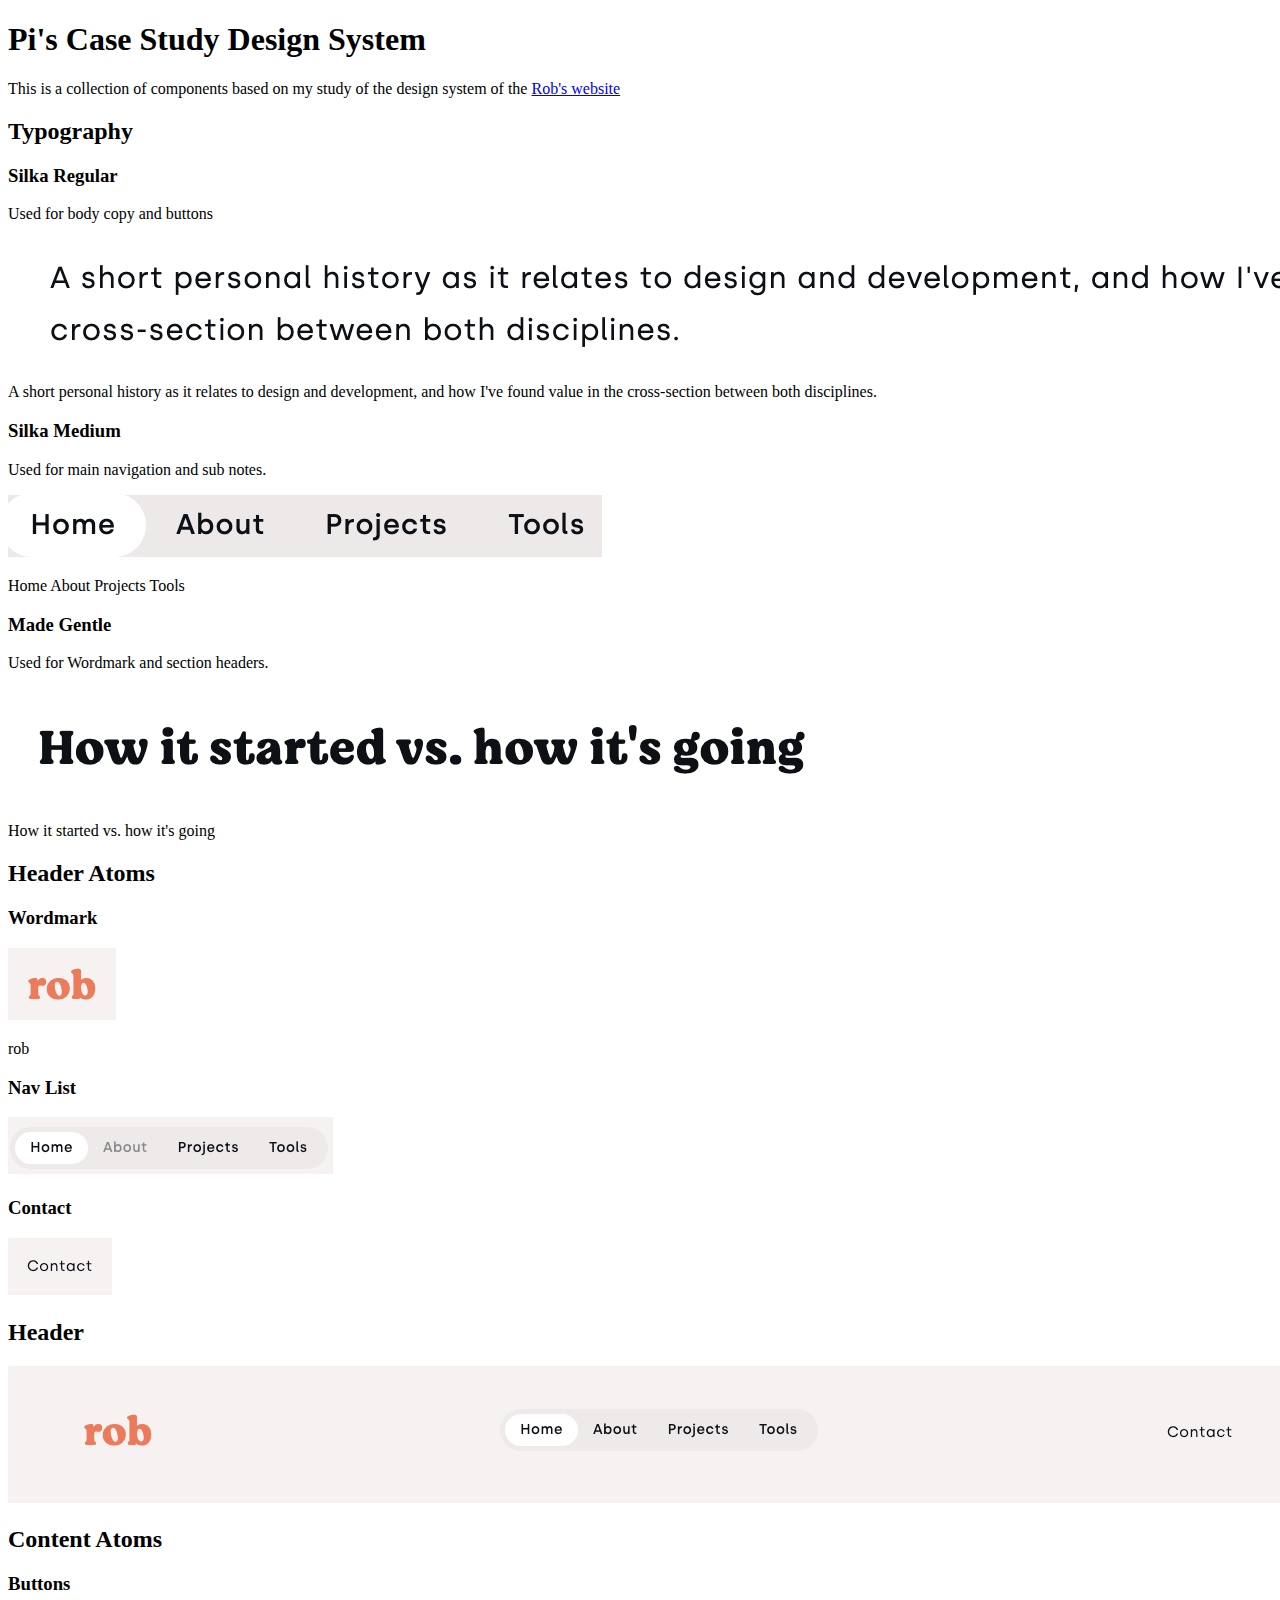
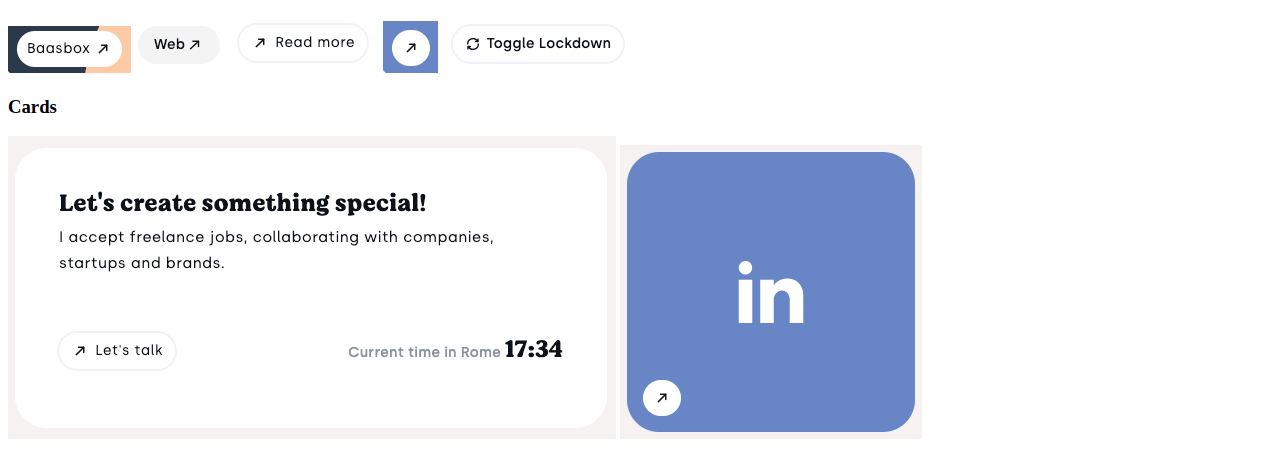
==== component/index.html @ f864555f "have the basic html elements inputted." ====
<!DOCTYPE html>
<html lang="en-US">
  <head>
    <meta charset="utf-8">
    <meta name="viewport" content="width=device-width, initial-scale=1.0" />
    <title>Pi's Case Study Design System</title>
  </head>
  <body>
    <h1>Pi's Case Study Design System</h1>
    <p>This is a collection of components based on my study of the design system of the <a href="#">Rob's website</a></p>
    <h2>Typography</h2>
        <h3>Silka Regular</h3>
        <p>Used for body copy and buttons</p>
        <img src="imgs/bodycopy.png" alt="example of body copy">
        <p>A short personal history as it relates to design and development, and how I've found value in the cross-section between both disciplines.</p>
        <h3>Silka Medium</h3>
        <p>Used for main navigation and sub notes.</p>
        <img src="imgs/navtext.png" alt="example of nav text">
        <p>Home About Projects Tools</p>
        <h3>Made Gentle</h3>
        <p>Used for Wordmark and section headers.</p>
            <img src="imgs/section_title.png" alt="example of section title">
            <p>How it started vs. how it's going</p>
    <h2>Header Atoms</h2>
        <h3>Wordmark</h3>
        <img src="imgs/wordmark.png" alt="example of Wordmark">
        <p>rob</p>
        <h3>Nav List</h3>
        <img src="imgs/navlist.png" alt="example of navigation list">
        <h3>Contact</h3>
        <img src="imgs/contact.png" alt="example of contact button">
    <h2>Header</h2>
    <img src="imgs/header.png" alt="example of header section">
    <h2>Content Atoms</h2>
        <h3>Buttons</h3>
        <img src="imgs/button1.png">
        <img src="imgs/button2.png">
        <img src="imgs/button3.png">
        <img src="imgs/button4.png">
        <img src="imgs/button5.png">
        <h3>Cards</h3>
        <img src="imgs/card1.png">
        <img src="imgs/card2.png">
  </body>
</html>
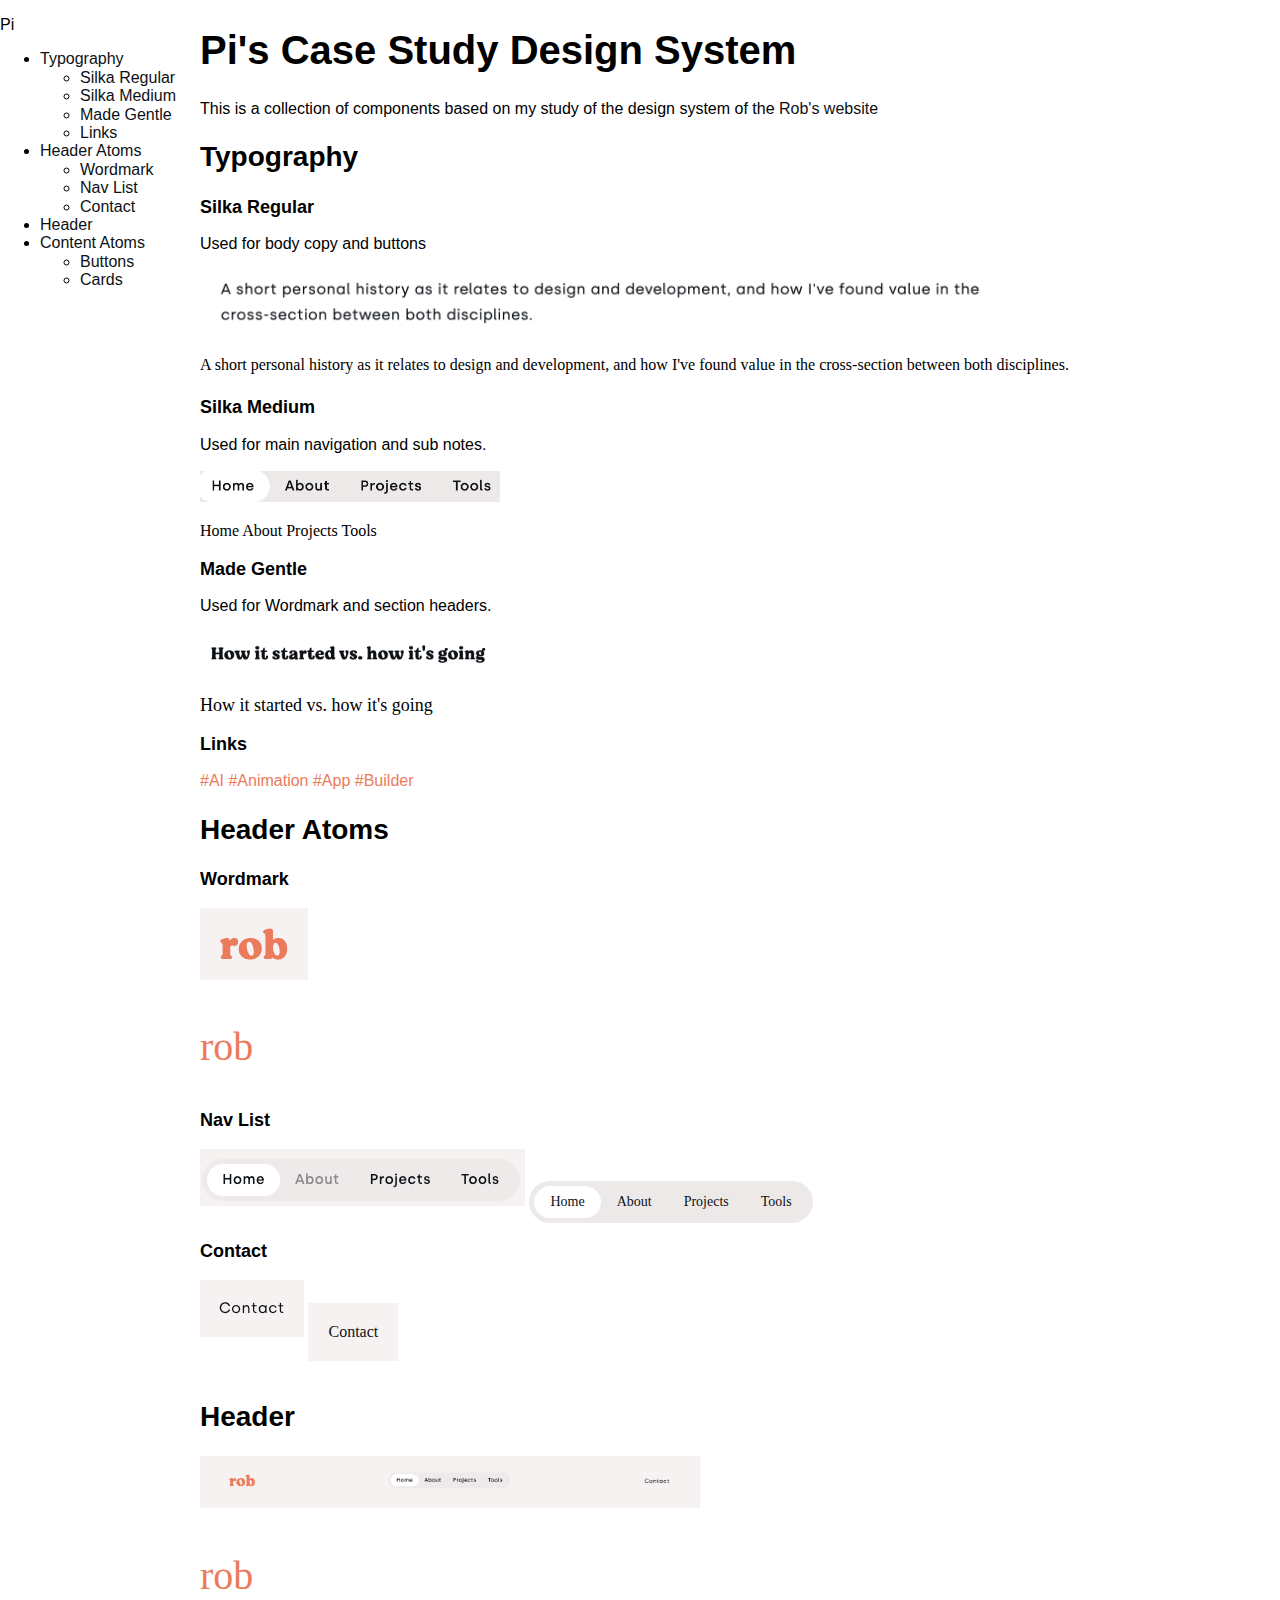
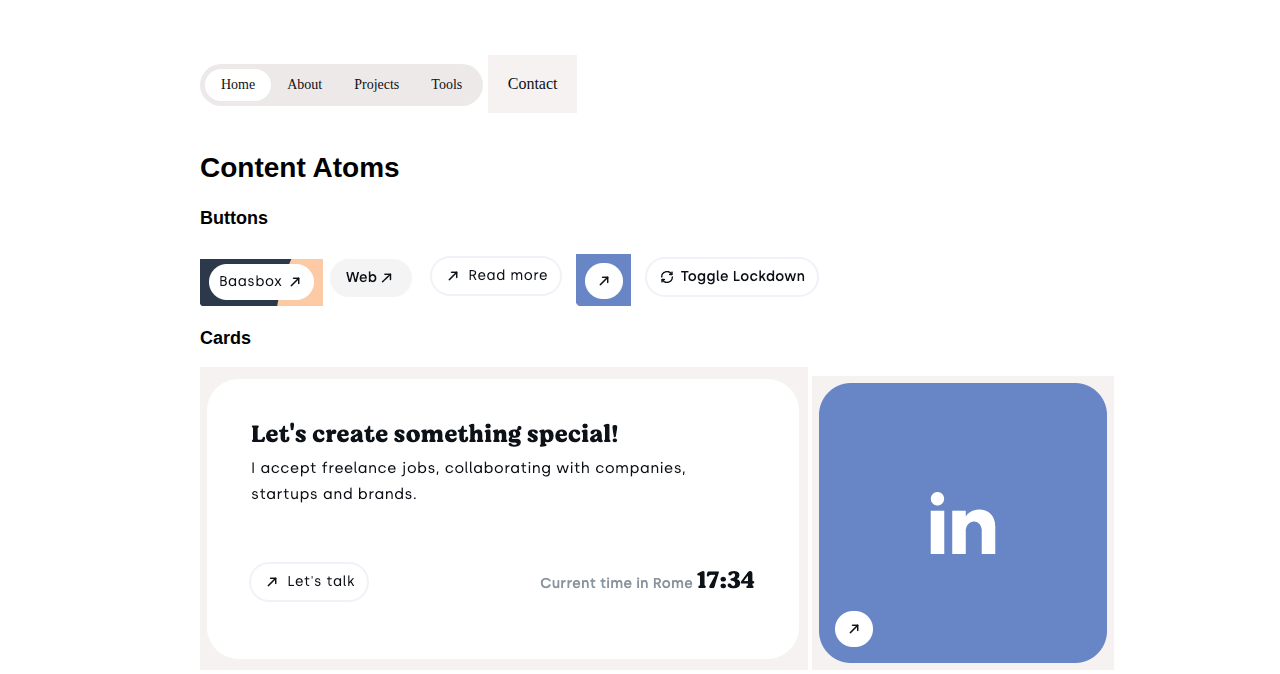
==== commit f1ce056c: "working on first part of component" ====
--- a/component/index.html
+++ b/component/index.html
@@ -3,43 +3,99 @@
   <head>
     <meta charset="utf-8">
     <meta name="viewport" content="width=device-width, initial-scale=1.0" />
+    <link href="css/normalize.css" rel="stylesheet">
+    <link href="css/index.css" rel="stylesheet">
     <title>Pi's Case Study Design System</title>
   </head>
-  <body>
-    <h1>Pi's Case Study Design System</h1>
-    <p>This is a collection of components based on my study of the design system of the <a href="#">Rob's website</a></p>
-    <h2>Typography</h2>
-        <h3>Silka Regular</h3>
-        <p>Used for body copy and buttons</p>
-        <img src="imgs/bodycopy.png" alt="example of body copy">
-        <p>A short personal history as it relates to design and development, and how I've found value in the cross-section between both disciplines.</p>
-        <h3>Silka Medium</h3>
-        <p>Used for main navigation and sub notes.</p>
-        <img src="imgs/navtext.png" alt="example of nav text">
-        <p>Home About Projects Tools</p>
-        <h3>Made Gentle</h3>
-        <p>Used for Wordmark and section headers.</p>
-            <img src="imgs/section_title.png" alt="example of section title">
-            <p>How it started vs. how it's going</p>
-    <h2>Header Atoms</h2>
-        <h3>Wordmark</h3>
-        <img src="imgs/wordmark.png" alt="example of Wordmark">
-        <p>rob</p>
-        <h3>Nav List</h3>
-        <img src="imgs/navlist.png" alt="example of navigation list">
-        <h3>Contact</h3>
-        <img src="imgs/contact.png" alt="example of contact button">
-    <h2>Header</h2>
-    <img src="imgs/header.png" alt="example of header section">
-    <h2>Content Atoms</h2>
-        <h3>Buttons</h3>
-        <img src="imgs/button1.png">
-        <img src="imgs/button2.png">
-        <img src="imgs/button3.png">
-        <img src="imgs/button4.png">
-        <img src="imgs/button5.png">
-        <h3>Cards</h3>
-        <img src="imgs/card1.png">
-        <img src="imgs/card2.png">
+  <body class="component_page">
+    <nav class="nav">
+        <div>
+            <p class="wordmark">Pi</p>
+            <ul class="nav-list">
+                <li class="nav-main"><a href="index.html#typography">Typography</a></li>
+                <ul class="nav-sub">
+                    <li><a href="index.html#silka_regular">Silka Regular</a></li>
+                    <li><a href="index.html#silka_medium">Silka Medium</a></li>
+                    <li><a href="index.html#made_gentle">Made Gentle</a></li>
+                    <li><a href="index.html#links">Links</a></li>
+                </ul>
+                <li class="nav-main"><a href="index.html#header_atoms">Header Atoms</a></li>
+                <ul class="nav-sub">
+                    <li><a href="index.html#wordmark">Wordmark</a></li>
+                    <li><a href="index.html#nav_list">Nav List</a></li>
+                    <li><a href="index.html#contact">Contact</a></li>
+                </ul>
+                <li class="nav-main"><a href="index.html#header">Header</a></li>
+                <li class="nav-main"><a href="content_atoms">Content Atoms</a></li>
+                <ul class="nav-sub">
+                    <li><a href="#buttons">Buttons</a></li>
+                    <li><a href="index.html#cards">Cards</a></li>
+                </ul>
+            </ul>
+        </div>
+    </nav>
+    <main class="main">
+        <div class="content-container">
+            <section>
+                <h1>Pi's Case Study Design System</h1>
+                            <p>This is a collection of components based on my study of the design system of the <a href="#">Rob's website</a>
+                            </p>
+                        </section>
+                <div class="typography">
+                    <h2 id="typography">Typography</h2>
+                                    <h3 id="silka_regular">Silka Regular</h3>
+                                    <p>Used for body copy and buttons</p>
+                                    <img class="typography-img__body" src="imgs/bodycopy.png" alt="example of body copy">
+                                    <p class="typography-code__body">A short personal history as it relates to design and development, and how I've found value in the cross-section between both disciplines.</p>
+                                    <h3 id="silka_medium">Silka Medium</h3>
+                                    <p>Used for main navigation and sub notes.</p>
+                                    <img class="typography-img__navtext" src="imgs/navtext.png" alt="example of nav text">
+                                    <p class="typography-code__nav">Home About Projects Tools</p>
+                                    <h3 id="made_gentle">Made Gentle</h3>
+                                    <p>Used for Wordmark and section headers.</p>
+                                        <img class="typography-img__headertext" src="imgs/section_title.png" alt="example of section title">
+                                        <p class="typography-code__header">How it started vs. how it's going</p>
+                                    <h3 class="typography-code__links" id="links">Links</h3>
+                                    <a href="#">#AI</a> <a href="#">#Animation</a> <a href="#">#App</a> <a href="#">#Builder</a>
+                                </div>
+                <h2 id="header_atoms">Header Atoms</h2>
+                    <h3 id="wordmark">Wordmark</h3>
+                    <img src="imgs/wordmark.png" alt="example of Wordmark">
+                    <p class="header-wordmark">rob</p>
+                    <h3 id="nav-list">Nav List</h3>
+                    <img src="imgs/navlist.png" alt="example of navigation list">
+                    <ul class="header-navlist">
+                        <li class="header-navitem navitem--active">Home</li>
+                        <li class="header-navitem">About</li>
+                        <li class="header-navitem">Projects</li>
+                        <li class="header-navitem">Tools</li>
+                    </ul>
+                    <h3 id="contact">Contact</h3>
+                    <img src="imgs/contact.png" alt="example of contact button">
+                    <p class="header-contact">Contact</p>
+                <h2 id="header">Header</h2>
+                <img class="header-img" src="imgs/header.png" alt="example of header section">
+                <div class="header-code">
+                    <p class="header-wordmark">rob</p>
+                    <ul class="header-navlist">
+                        <li class="header-navitem navitem--active">Home</li>
+                        <li class="header-navitem">About</li>
+                        <li class="header-navitem">Projects</li>
+                        <li class="header-navitem">Tools</li>
+                    </ul>
+                    <p class="header-contact">Contact</p>
+                </div>
+                <h2 id="content_atoms">Content Atoms</h2>
+                    <h3 id="buttons">Buttons</h3>
+                    <img src="imgs/button1.png">
+                    <img src="imgs/button2.png">
+                    <img src="imgs/button3.png">
+                    <img src="imgs/button4.png">
+                    <img src="imgs/button5.png">
+                    <h3 id="cards">Cards</h3>
+                    <img src="imgs/card1.png">
+                    <img src="imgs/card2.png">
+                </div>
+        </main>
   </body>
 </html>--- a/component/css/index.css
+++ b/component/css/index.css
@@ -0,0 +1,159 @@
+
+
+*,
+*:before,
+*:after {
+  box-sizing: border-box;
+}
+
+@font-face {
+  font-family: "silka";
+  src: url(fonts/silka-regular-webfont.woff);
+}
+
+@font-face{
+  font-family: "silka medium";
+  src: url(fonts/Silka-Medium.ttf);
+}
+
+@font-face {
+  font-family: "made gentle";
+  src: url(fonts/made_gentle.otf);
+}
+
+
+
+html {
+  --light-gray: #F7F2F2;
+  --gray: #EDE9E9;
+  --dark-gray: #87888B;
+  --cyan-gray: #8A949E;
+  --black: #0D1116;
+  --orange: #EC7B5B;
+  --red: #F44C1F;
+  --snow: #F0F2F8;
+  --onyx: #30363D;
+  --glossy-black: #0D1116;
+  --dark-black: #0A0C10;
+  --font-silka-regular: "silka";
+  --font-silka-medium: "silka medium";
+  --font-made-gentile: "made gentle";
+}
+
+a{
+  text-decoration: none;
+  color: var(--glossy-black);
+}
+
+h1{
+  font-size: 40px;
+}
+
+h2{
+  font-size: 28px;
+}
+h3{
+  font-size: 18px;
+}
+
+.component_page {
+  font-family: Arial, sans-serif;
+  display: grid;
+  grid-template-columns: 200px 1fr;
+}
+
+
+.content-container{
+  width: 1000px;
+}
+/*reference images sizes*/
+.typography-img__body{
+  width: 800px;
+}
+
+.typography-img__navtext{
+  width: 300px;
+}
+
+.typography-img__headertext{
+  width: 300px;
+}
+
+.header-img{
+  width: 500px;
+}
+
+.nav{
+  display: inline-block;
+}
+.main{
+  display: inline-block;
+}
+
+.typography-code__body{
+  font-family: "silka";
+  font-size: 16px;
+  line-height: 28px;
+}
+
+.typography-code__nav{
+  font-family: "silka medium";
+  font-size: 16px;
+}
+
+.typography-code__header{
+  font-family: "made gentle";
+  font-size: 18px;
+}
+
+
+.typography a{
+  color: var(--orange);
+}
+
+.header-wordmark{
+  font-family: "made gentle";
+  font-size: 40px;
+  color: var(--orange);
+}
+
+.header-navlist{
+  display: inline-flex;
+  list-style: none;
+  font-size: 14px;
+  color: var(--black);
+  padding: 5px;
+  margin: 0;
+  background-color: var(--gray);
+  border-radius: 24px;
+  font-family: "silka medium";
+}
+
+.header-navitem{
+  display: inline-block;
+  padding: 8px 16px;
+  background-color: var(--gray);
+  border-radius: 24px;
+}
+
+.navitem--active{
+  background-color: white;
+}
+
+
+.header-contact{
+  display: inline-block;
+  padding: 20px;
+  font-family: "silka medium";
+  background-color: var(--light-gray);
+  color: var(--black);
+}
+
+
+
+
+
+
+
+
+
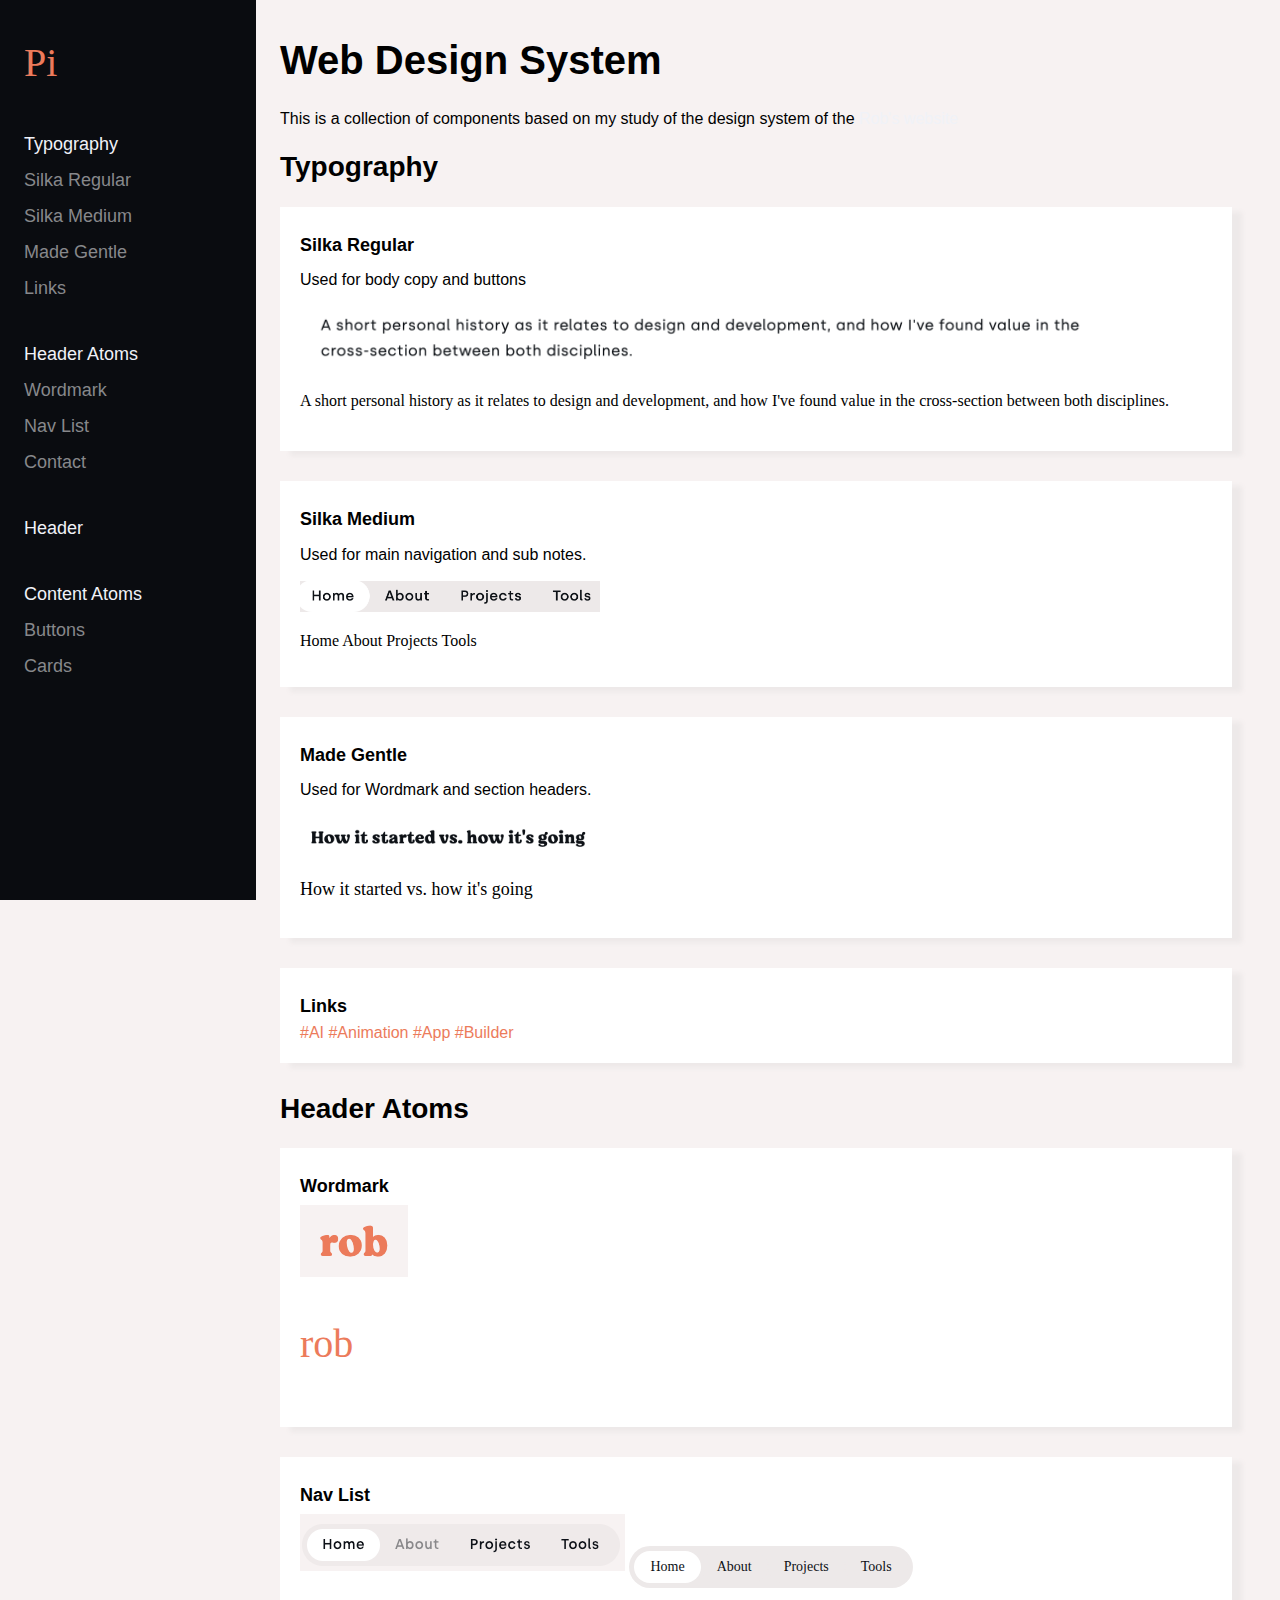
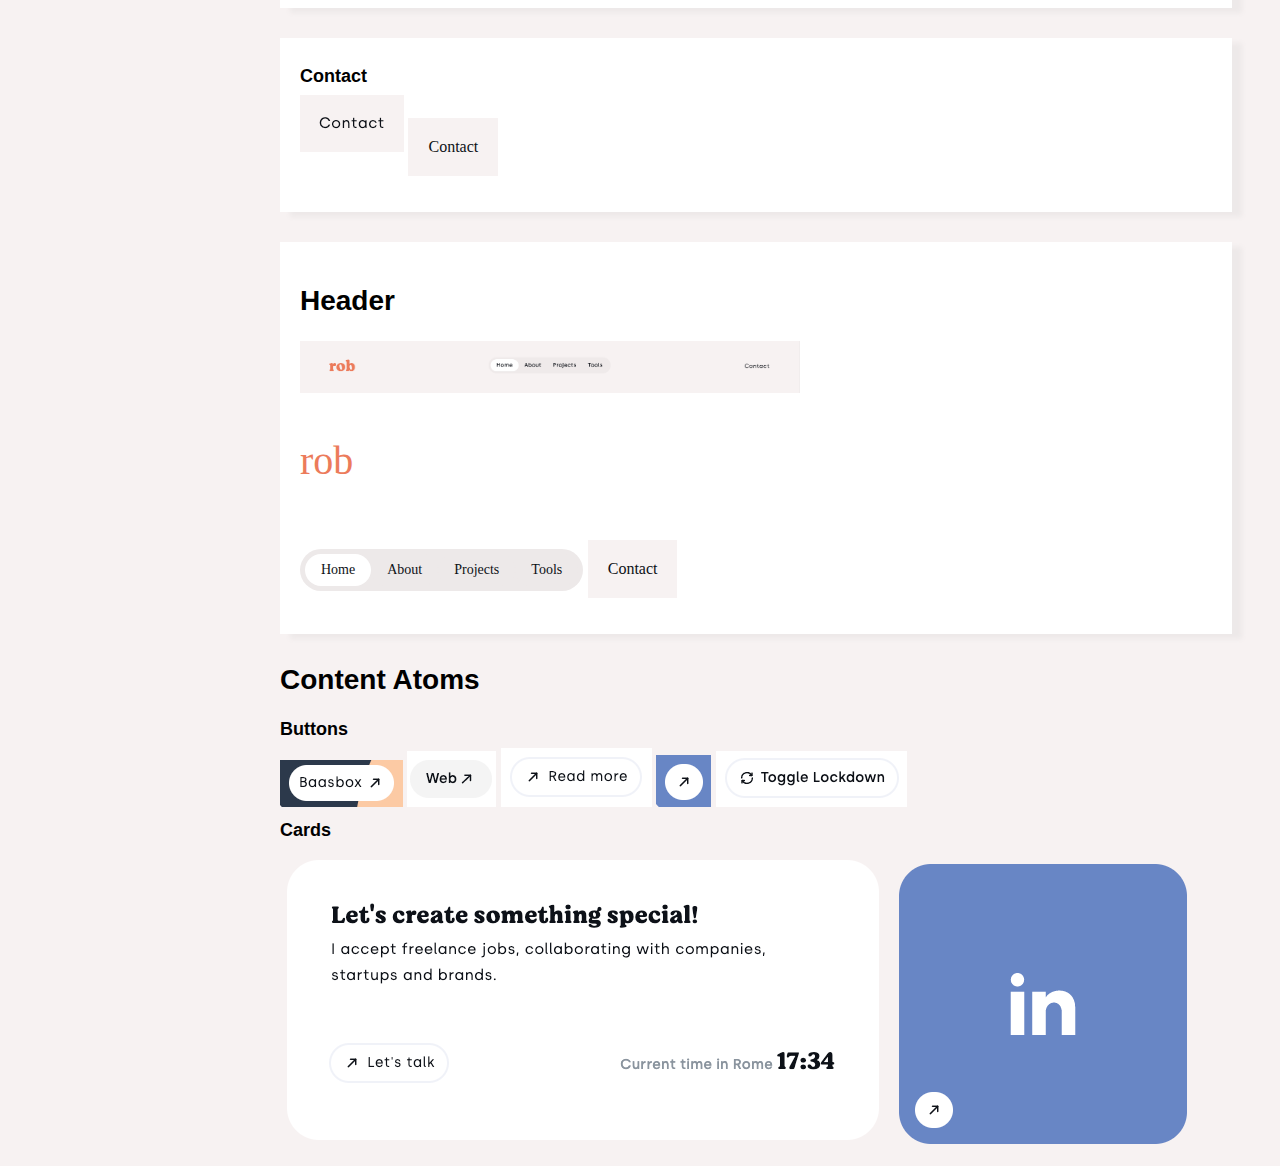
==== commit 12da36d7: "added more designs to the page" ====
--- a/component/index.html
+++ b/component/index.html
@@ -9,24 +9,24 @@
   </head>
   <body class="component_page">
     <nav class="nav">
-        <div>
+        <div class="nav-container">
             <p class="wordmark">Pi</p>
             <ul class="nav-list">
-                <li class="nav-main"><a href="index.html#typography">Typography</a></li>
+                <li><a href="index.html#typography">Typography</a></li>
                 <ul class="nav-sub">
                     <li><a href="index.html#silka_regular">Silka Regular</a></li>
                     <li><a href="index.html#silka_medium">Silka Medium</a></li>
                     <li><a href="index.html#made_gentle">Made Gentle</a></li>
                     <li><a href="index.html#links">Links</a></li>
                 </ul>
-                <li class="nav-main"><a href="index.html#header_atoms">Header Atoms</a></li>
+                <li><a href="index.html#header_atoms">Header Atoms</a></li>
                 <ul class="nav-sub">
                     <li><a href="index.html#wordmark">Wordmark</a></li>
                     <li><a href="index.html#nav_list">Nav List</a></li>
                     <li><a href="index.html#contact">Contact</a></li>
                 </ul>
-                <li class="nav-main"><a href="index.html#header">Header</a></li>
-                <li class="nav-main"><a href="content_atoms">Content Atoms</a></li>
+                <li class="nav-item--header" ><a href="index.html#header">Header</a></li>
+                <li><a href="content_atoms">Content Atoms</a></li>
                 <ul class="nav-sub">
                     <li><a href="#buttons">Buttons</a></li>
                     <li><a href="index.html#cards">Cards</a></li>
@@ -36,55 +36,55 @@
     </nav>
     <main class="main">
         <div class="content-container">
-            <section>
-                <h1>Pi's Case Study Design System</h1>
+            <section class="hero">
+                <h1>Web Design System</h1>
                             <p>This is a collection of components based on my study of the design system of the <a href="#">Rob's website</a>
                             </p>
                         </section>
                 <div class="typography">
                     <h2 id="typography">Typography</h2>
-                                    <h3 id="silka_regular">Silka Regular</h3>
-                                    <p>Used for body copy and buttons</p>
-                                    <img class="typography-img__body" src="imgs/bodycopy.png" alt="example of body copy">
-                                    <p class="typography-code__body">A short personal history as it relates to design and development, and how I've found value in the cross-section between both disciplines.</p>
-                                    <h3 id="silka_medium">Silka Medium</h3>
-                                    <p>Used for main navigation and sub notes.</p>
-                                    <img class="typography-img__navtext" src="imgs/navtext.png" alt="example of nav text">
-                                    <p class="typography-code__nav">Home About Projects Tools</p>
-                                    <h3 id="made_gentle">Made Gentle</h3>
-                                    <p>Used for Wordmark and section headers.</p>
-                                        <img class="typography-img__headertext" src="imgs/section_title.png" alt="example of section title">
-                                        <p class="typography-code__header">How it started vs. how it's going</p>
-                                    <h3 class="typography-code__links" id="links">Links</h3>
-                                    <a href="#">#AI</a> <a href="#">#Animation</a> <a href="#">#App</a> <a href="#">#Builder</a>
+                                    <div class="design-container"><h3 id="silka_regular">Silka Regular</h3>
+                                                                        <p>Used for body copy and buttons</p>
+                                                                        <img class="typography-img__body" src="imgs/bodycopy.png" alt="example of body copy">
+                                                                        <p class="typography-code__body">A short personal history as it relates to design and development, and how I've found value in the cross-section between both disciplines.</p></div>
+                                    <div class="design-container"><h3 id="silka_medium">Silka Medium</h3>
+                                                                        <p>Used for main navigation and sub notes.</p>
+                                                                        <img class="typography-img__navtext" src="imgs/navtext.png" alt="example of nav text">
+                                                                        <p class="typography-code__nav">Home About Projects Tools</p></div>
+                                    <div class="design-container"><h3 id="made_gentle">Made Gentle</h3>
+                                                                        <p>Used for Wordmark and section headers.</p>
+                                                                            <img class="typography-img__headertext" src="imgs/section_title.png" alt="example of section title">
+                                                                            <p class="typography-code__header">How it started vs. how it's going</p></div>
+                                    <div class="design-container"><h3 id="links">Links</h3>
+                                                                        <a href="#">#AI</a> <a href="#">#Animation</a> <a href="#">#App</a> <a href="#">#Builder</a></div>
                                 </div>
                 <h2 id="header_atoms">Header Atoms</h2>
-                    <h3 id="wordmark">Wordmark</h3>
-                    <img src="imgs/wordmark.png" alt="example of Wordmark">
-                    <p class="header-wordmark">rob</p>
-                    <h3 id="nav-list">Nav List</h3>
-                    <img src="imgs/navlist.png" alt="example of navigation list">
-                    <ul class="header-navlist">
-                        <li class="header-navitem navitem--active">Home</li>
-                        <li class="header-navitem">About</li>
-                        <li class="header-navitem">Projects</li>
-                        <li class="header-navitem">Tools</li>
-                    </ul>
-                    <h3 id="contact">Contact</h3>
-                    <img src="imgs/contact.png" alt="example of contact button">
-                    <p class="header-contact">Contact</p>
-                <h2 id="header">Header</h2>
-                <img class="header-img" src="imgs/header.png" alt="example of header section">
-                <div class="header-code">
-                    <p class="header-wordmark">rob</p>
-                    <ul class="header-navlist">
-                        <li class="header-navitem navitem--active">Home</li>
-                        <li class="header-navitem">About</li>
-                        <li class="header-navitem">Projects</li>
-                        <li class="header-navitem">Tools</li>
-                    </ul>
-                    <p class="header-contact">Contact</p>
-                </div>
+                    <div class="design-container"><h3 id="wordmark">Wordmark</h3>
+                                        <img src="imgs/wordmark.png" alt="example of Wordmark">
+                                        <p class="header-wordmark">rob</p></div>
+                    <div class="design-container"><h3 id="nav-list">Nav List</h3>
+                                        <img src="imgs/navlist.png" alt="example of navigation list">
+                                        <ul class="header-navlist">
+                                            <li class="header-navitem navitem--active">Home</li>
+                                            <li class="header-navitem">About</li>
+                                            <li class="header-navitem">Projects</li>
+                                            <li class="header-navitem">Tools</li>
+                                        </ul></div>
+                    <div class="design-container"><h3 id="contact">Contact</h3>
+                                        <img src="imgs/contact.png" alt="example of contact button">
+                                        <p class="header-contact">Contact</p></div>
+                <div class="design-container"><h2 id="header">Header</h2>
+                                <img class="header-img" src="imgs/header.png" alt="example of header section">
+                                <div class="header-code">
+                                    <p class="header-wordmark">rob</p>
+                                    <ul class="header-navlist">
+                                        <li class="header-navitem navitem--active">Home</li>
+                                        <li class="header-navitem">About</li>
+                                        <li class="header-navitem">Projects</li>
+                                        <li class="header-navitem">Tools</li>
+                                    </ul>
+                                    <p class="header-contact">Contact</p>
+                                </div></div>
                 <h2 id="content_atoms">Content Atoms</h2>
                     <h3 id="buttons">Buttons</h3>
                     <img src="imgs/button1.png">
--- a/component/css/index.css
+++ b/component/css/index.css
@@ -40,9 +40,12 @@
   --font-made-gentile: "made gentle";
 }
 
+/************************* design system page designs *************************/
+
+/**** global text designs ****/
 a{
   text-decoration: none;
-  color: var(--glossy-black);
+  color: var(--snow);
 }
 
 h1{
@@ -54,18 +57,64 @@
 }
 h3{
   font-size: 18px;
+  margin: 8px 0;
 }
 
 .component_page {
   font-family: Arial, sans-serif;
-  display: grid;
-  grid-template-columns: 200px 1fr;
+  height: 100%;
+  overflow: auto;
+  background-color: var(--light-gray);
 }
 
 
 .content-container{
   width: 1000px;
 }
+
+/**** navigation bar ****/
+.wordmark{
+  font-family: "made gentle";
+  font-size: 40px;
+  color: var(--orange);
+}
+
+.nav-list{
+  list-style: none;
+  padding: 0;
+  font-size: 18px;
+  line-height: 36px;
+}
+
+.nav-sub{
+  list-style: none;
+  padding: 0;
+  margin-bottom: 30px;
+}
+
+.nav-item--header{
+  margin-bottom: 30px;
+}
+
+.nav-sub a{
+  color: var(--dark-gray);
+}
+
+.nav-container{
+  padding: 0px 24px;
+}
+
+/**** content designs ****/
+.content-container{
+  padding: 10px 24px;
+}
+
+.hero{
+
+}
+
+
+
 /*reference images sizes*/
 .typography-img__body{
   width: 800px;
@@ -84,11 +133,28 @@
 }
 
 .nav{
-  display: inline-block;
+  position: fixed;
+  left: 0;
+  float: left;
+  width: 20%;
+  height: 100%;
+  overflow: auto;
+  background-color: var(--dark-black);
 }
 .main{
-  display: inline-block;
-}
+    float: right;
+    width: 80%;
+    height: 100%;
+    overflow: auto;
+}
+
+.design-container{
+  background: white;
+  padding: 20px;
+  margin-bottom: 30px;
+  box-shadow: 10px 5px 5px var(--gray);
+}
+
 
 .typography-code__body{
   font-family: "silka";
@@ -96,6 +162,7 @@
   line-height: 28px;
 }
 
+
 .typography-code__nav{
   font-family: "silka medium";
   font-size: 16px;
@@ -105,7 +172,6 @@
   font-family: "made gentle";
   font-size: 18px;
 }
-
 
 .typography a{
   color: var(--orange);
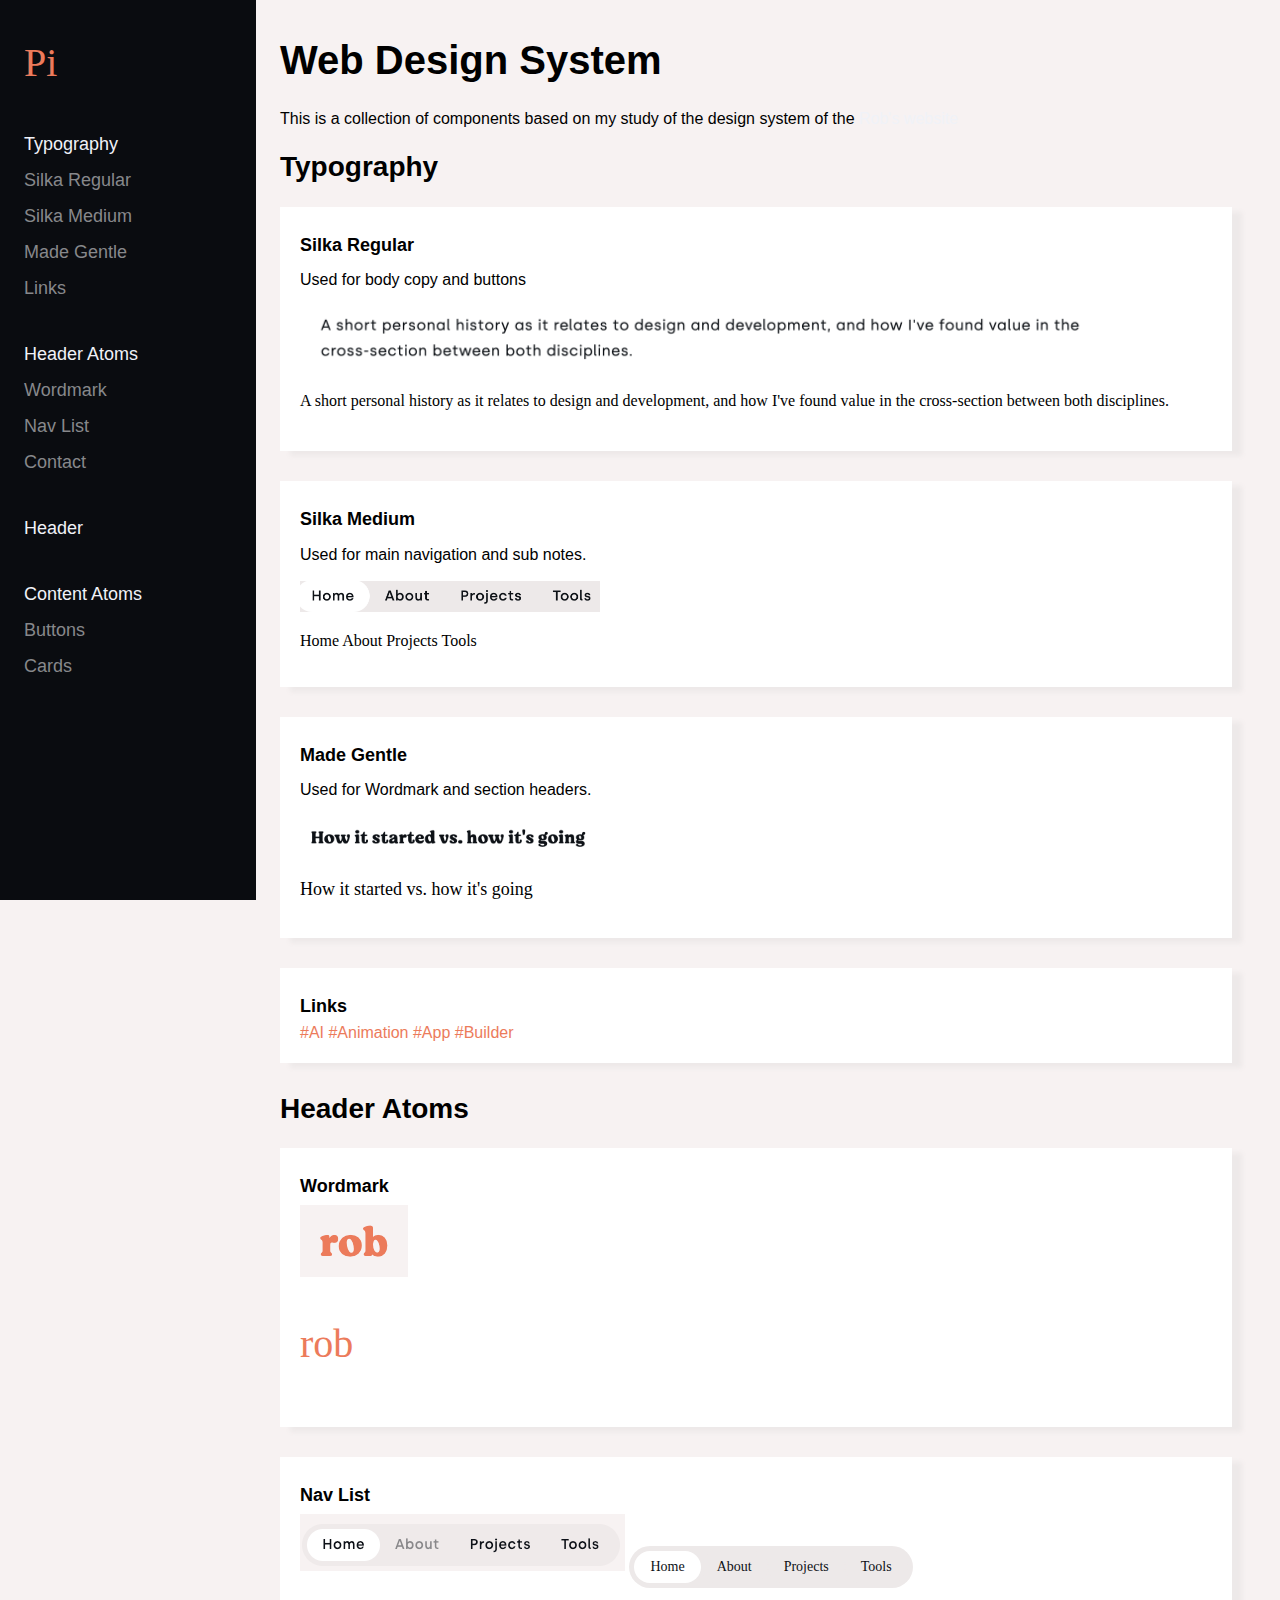
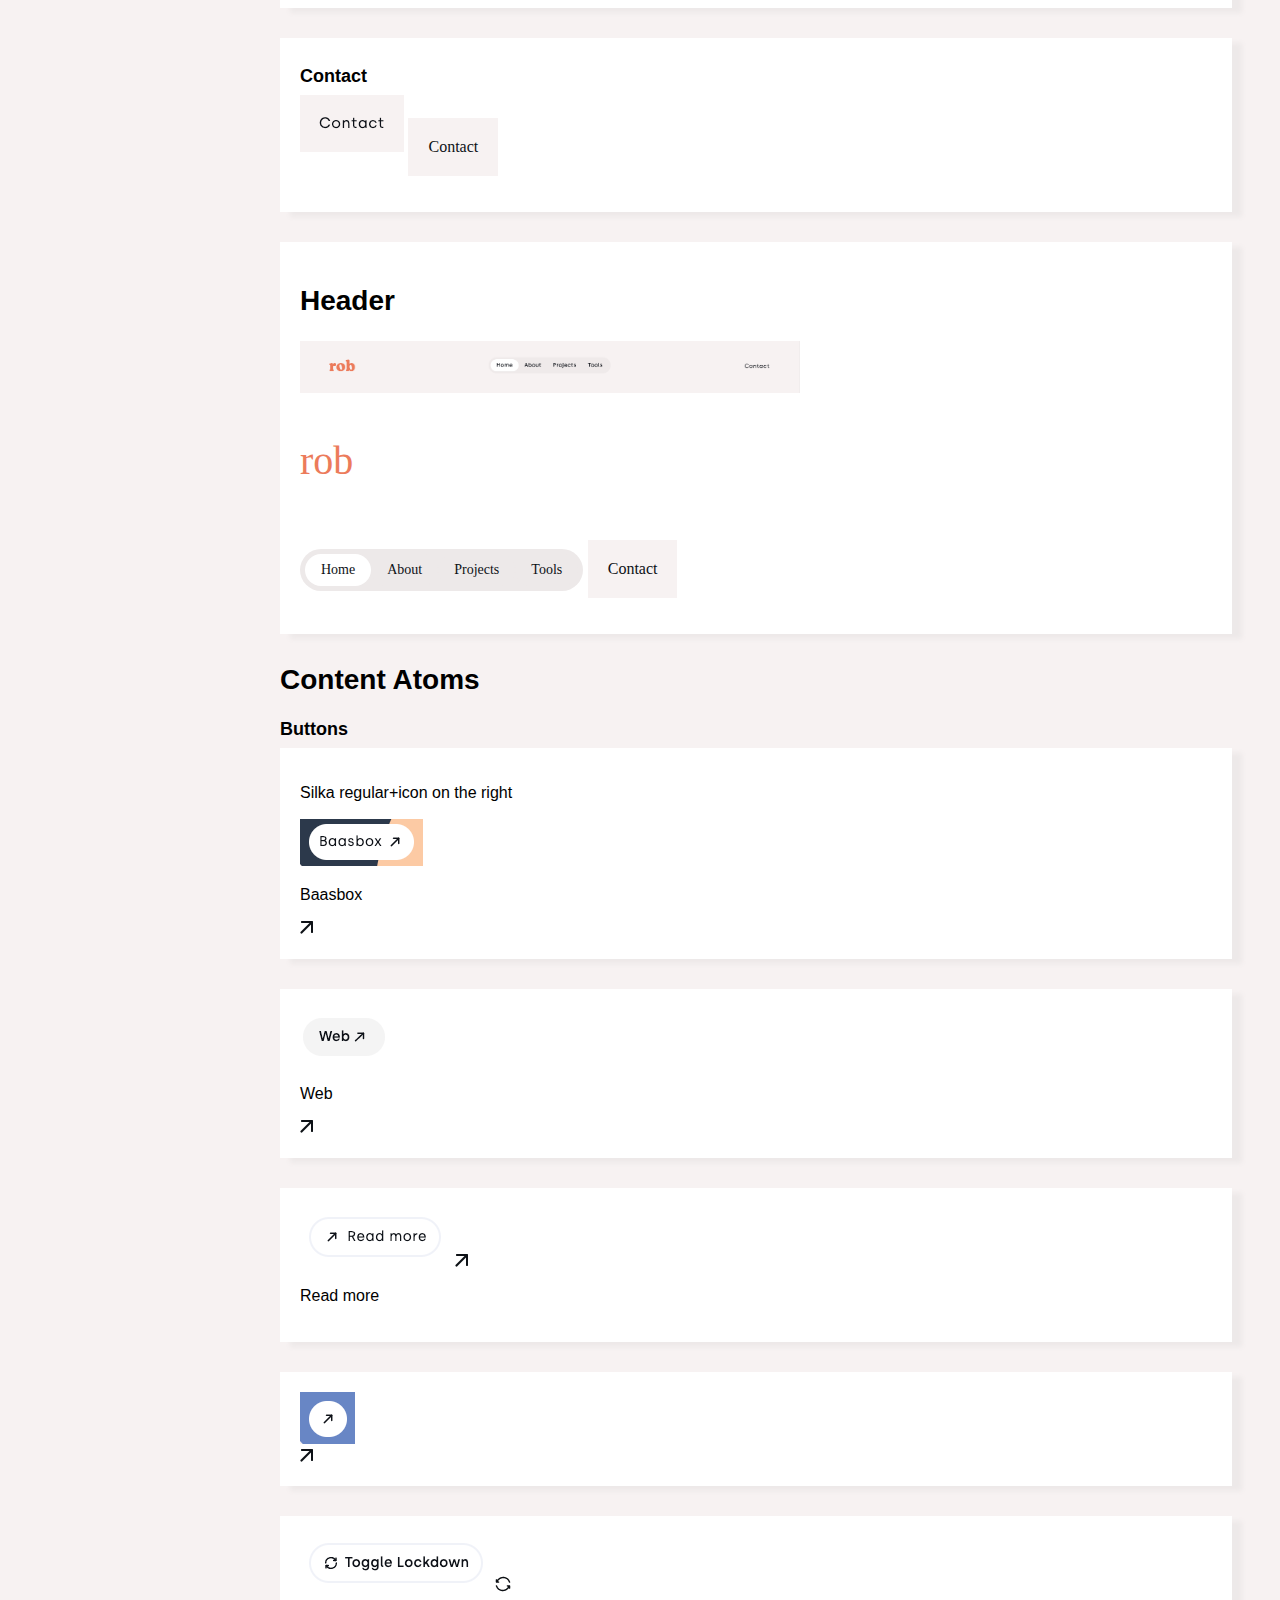
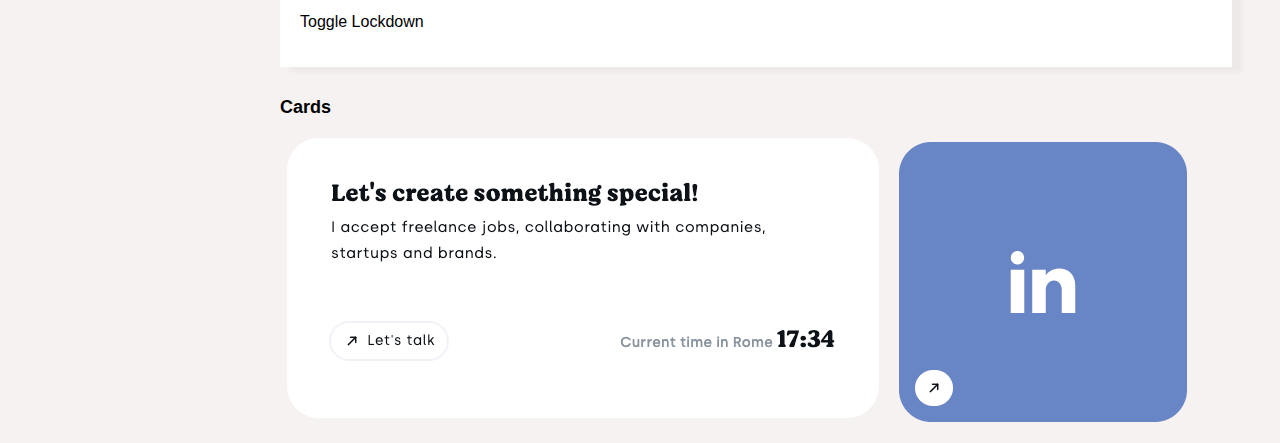
==== commit 605a055f: "added vector images" ====
--- a/component/index.html
+++ b/component/index.html
@@ -87,11 +87,34 @@
                                 </div></div>
                 <h2 id="content_atoms">Content Atoms</h2>
                     <h3 id="buttons">Buttons</h3>
-                    <img src="imgs/button1.png">
-                    <img src="imgs/button2.png">
-                    <img src="imgs/button3.png">
-                    <img src="imgs/button4.png">
-                    <img src="imgs/button5.png">
+                    <div class="design-container">
+                        <p>Silka regular+icon on the right</p>
+                        <img src="imgs/button1.png">
+                                        <div>
+                                            <div>
+                                                <p>Baasbox</p>
+                                                <img src="imgs/vector.png">
+                                            </div>
+                                        </div>
+                                    </div>
+                    <div class="design-container">
+                        <img src="imgs/button2.png">
+                                        <div>
+                                            <p>Web</p>
+                                        </div>
+                                        <img src="imgs/vector.png"></div>
+                    <div class="design-container"><img src="imgs/button3.png">
+                                        <img src="imgs/vector.png">
+                                        <div>
+                                            <p>Read more</p>
+                                        </div></div>
+                    <div class="design-container"><img src="imgs/button4.png">
+                                        <div><img src="imgs/vector.png"></div></div>
+                    <div class="design-container"><img src="imgs/button5.png">
+                                        <img src="imgs/loading.png">
+                                        <div>
+                                            <p>Toggle Lockdown</p>
+                                        </div></div>
                     <h3 id="cards">Cards</h3>
                     <img src="imgs/card1.png">
                     <img src="imgs/card2.png">
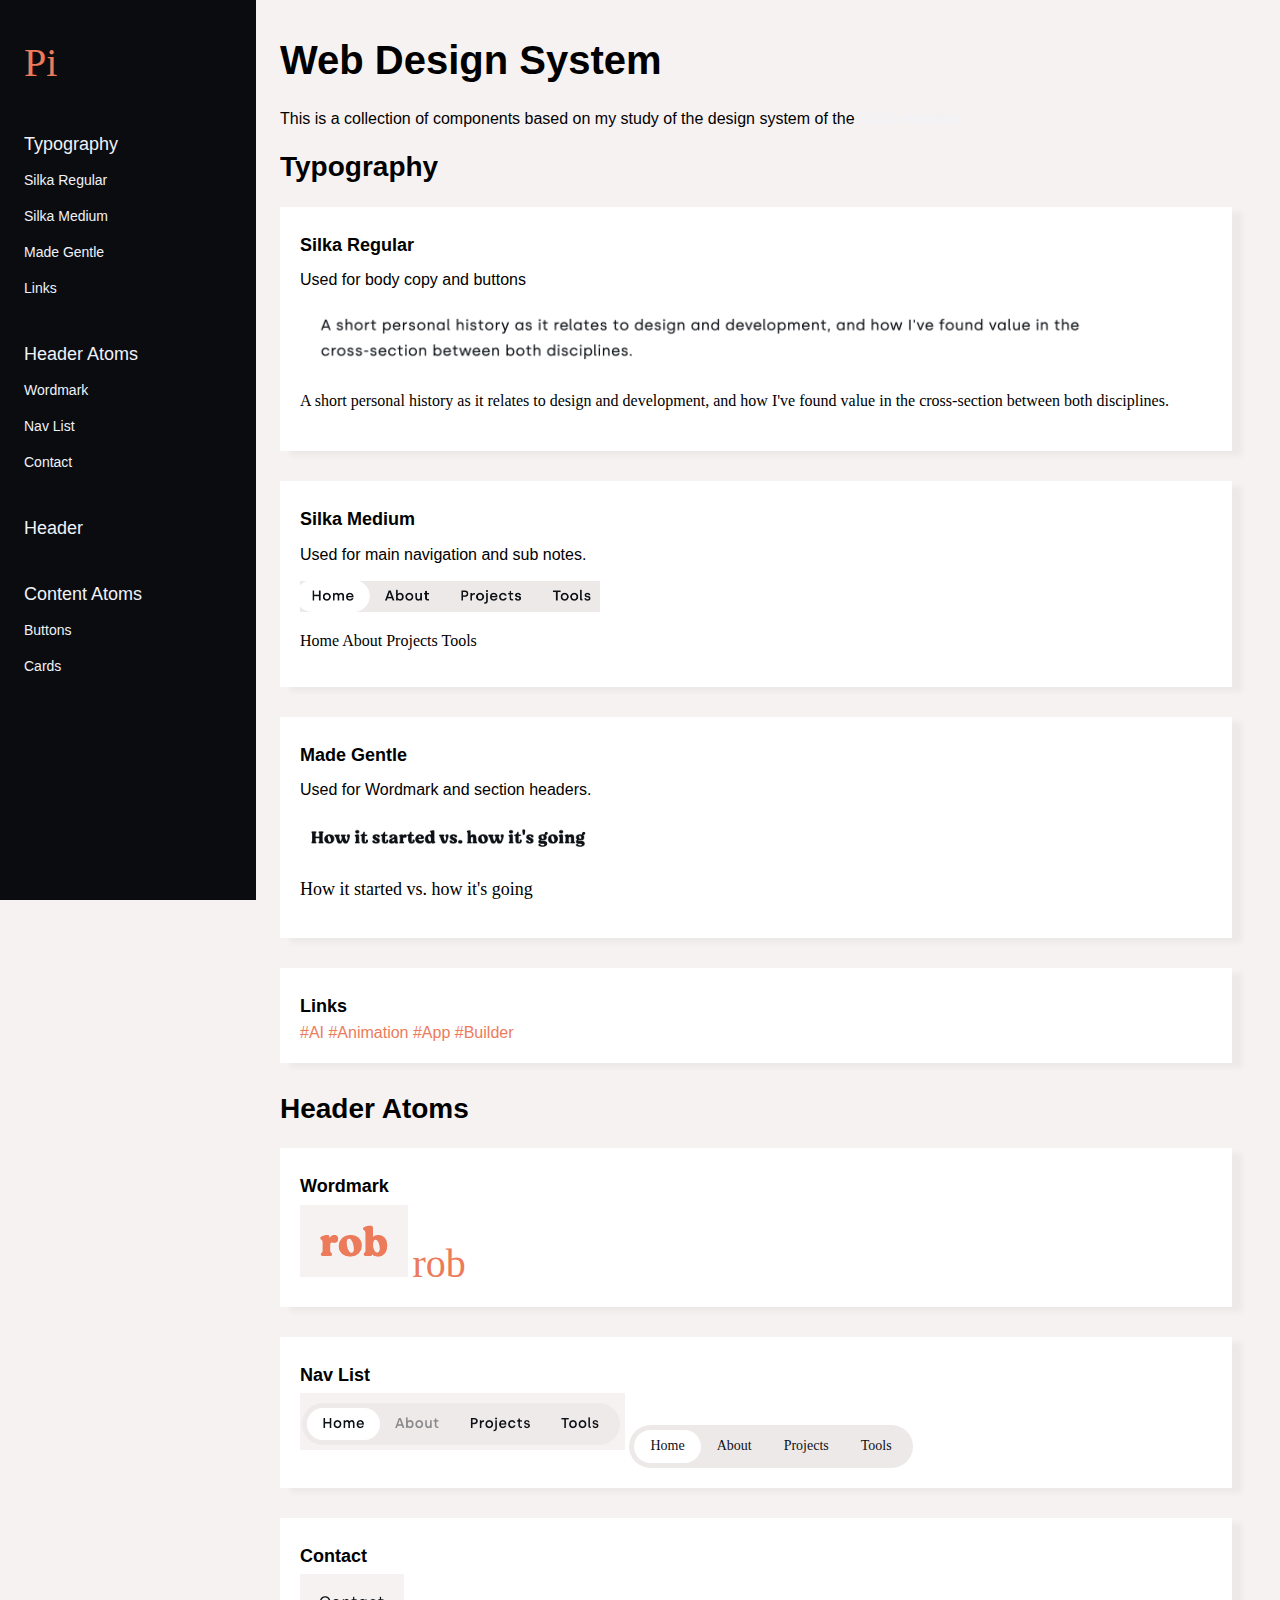
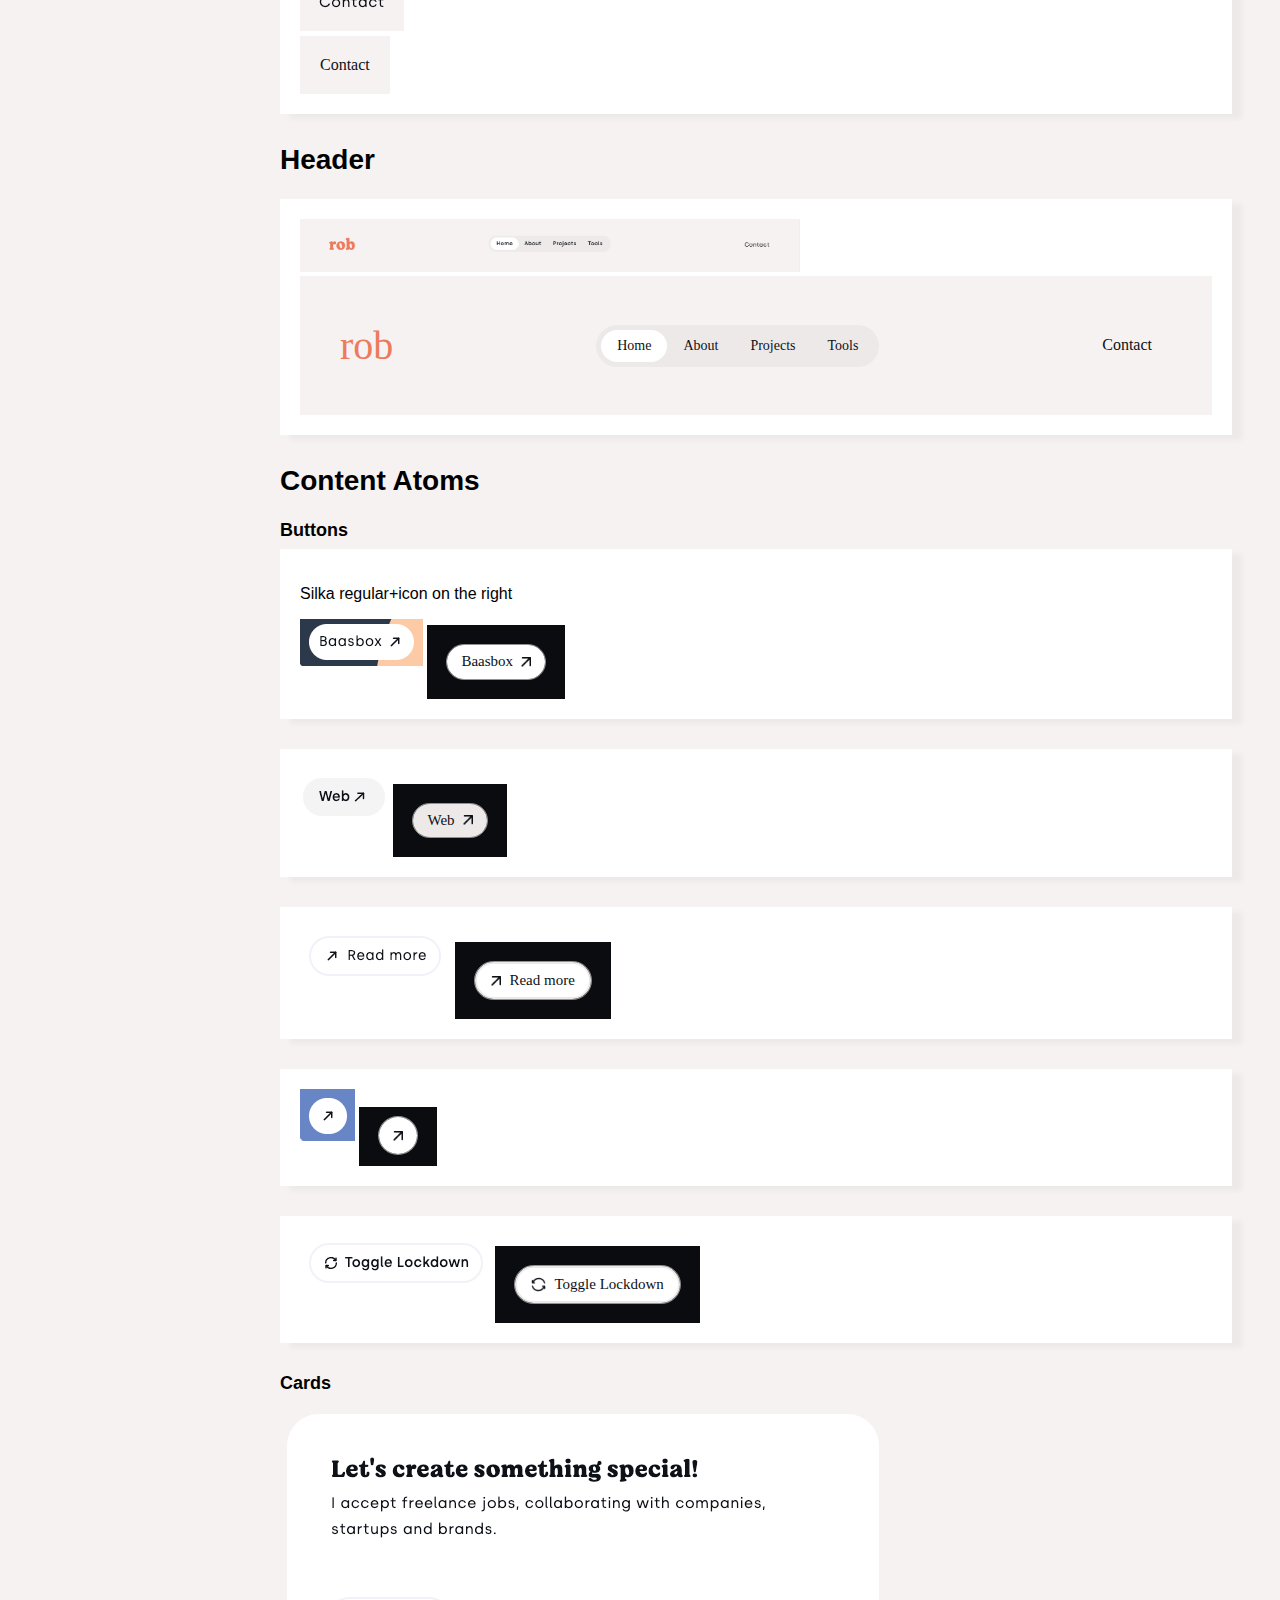
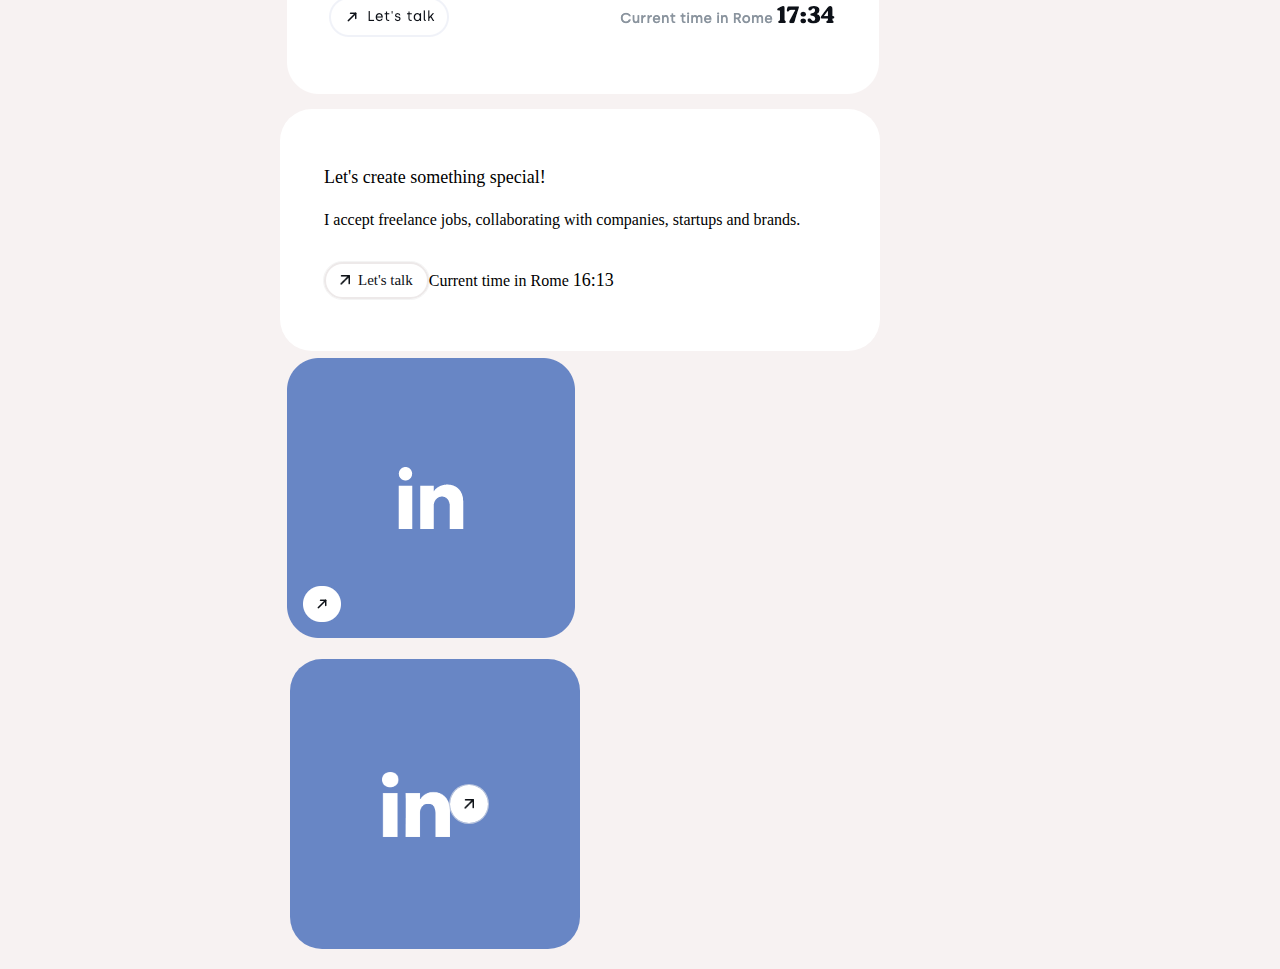
==== commit 10c2d4a5: "added designs for buttons and cards" ====
--- a/component/index.html
+++ b/component/index.html
@@ -1,124 +1,222 @@
 <!DOCTYPE html>
 <html lang="en-US">
-  <head>
-    <meta charset="utf-8">
-    <meta name="viewport" content="width=device-width, initial-scale=1.0" />
-    <link href="css/normalize.css" rel="stylesheet">
-    <link href="css/index.css" rel="stylesheet">
-    <title>Pi's Case Study Design System</title>
-  </head>
-  <body class="component_page">
-    <nav class="nav">
-        <div class="nav-container">
+   <head>
+      <meta charset="utf-8">
+      <meta name="viewport" content="width=device-width, initial-scale=1.0" />
+      <link href="css/normalize.css" rel="stylesheet">
+      <link href="css/index.css" rel="stylesheet">
+      <title>Pi's Case Study Design System</title>
+   </head>
+   <body class="component_page">
+      <nav class="nav">
+         <div class="nav-container">
             <p class="wordmark">Pi</p>
             <ul class="nav-list">
-                <li><a href="index.html#typography">Typography</a></li>
-                <ul class="nav-sub">
-                    <li><a href="index.html#silka_regular">Silka Regular</a></li>
-                    <li><a href="index.html#silka_medium">Silka Medium</a></li>
-                    <li><a href="index.html#made_gentle">Made Gentle</a></li>
-                    <li><a href="index.html#links">Links</a></li>
-                </ul>
-                <li><a href="index.html#header_atoms">Header Atoms</a></li>
-                <ul class="nav-sub">
-                    <li><a href="index.html#wordmark">Wordmark</a></li>
-                    <li><a href="index.html#nav_list">Nav List</a></li>
-                    <li><a href="index.html#contact">Contact</a></li>
-                </ul>
-                <li class="nav-item--header" ><a href="index.html#header">Header</a></li>
-                <li><a href="content_atoms">Content Atoms</a></li>
-                <ul class="nav-sub">
-                    <li><a href="#buttons">Buttons</a></li>
-                    <li><a href="index.html#cards">Cards</a></li>
-                </ul>
+               <li>
+                  <a href="index.html#typography">Typography</a>
+               </li>
+               <ul class="nav-sub">
+                  <li>
+                     <a href="index.html#silka_regular">Silka Regular</a>
+                  </li>
+                  <li>
+                     <a href="index.html#silka_medium">Silka Medium</a>
+                  </li>
+                  <li>
+                     <a href="index.html#made_gentle">Made Gentle</a>
+                  </li>
+                  <li>
+                     <a href="index.html#links">Links</a>
+                  </li>
+               </ul>
+               <li>
+                  <a href="index.html#header_atoms">Header Atoms</a>
+               </li>
+               <ul class="nav-sub">
+                  <li>
+                     <a href="index.html#wordmark">Wordmark</a>
+                  </li>
+                  <li>
+                     <a href="index.html#nav_list">Nav List</a>
+                  </li>
+                  <li>
+                     <a href="index.html#contact">Contact</a>
+                  </li>
+               </ul>
+               <li class="nav-item--header">
+                  <a href="index.html#header">Header</a>
+               </li>
+               <li>
+                  <a href="index.html#content_atoms">Content Atoms</a>
+               </li>
+               <ul class="nav-sub">
+                  <li>
+                     <a href="#buttons">Buttons</a>
+                  </li>
+                  <li>
+                     <a href="index.html#cards">Cards</a>
+                  </li>
+               </ul>
             </ul>
-        </div>
-    </nav>
-    <main class="main">
-        <div class="content-container">
+         </div>
+      </nav>
+      <main class="main">
+         <div class="content-container">
             <section class="hero">
-                <h1>Web Design System</h1>
-                            <p>This is a collection of components based on my study of the design system of the <a href="#">Rob's website</a>
-                            </p>
-                        </section>
-                <div class="typography">
-                    <h2 id="typography">Typography</h2>
-                                    <div class="design-container"><h3 id="silka_regular">Silka Regular</h3>
-                                                                        <p>Used for body copy and buttons</p>
-                                                                        <img class="typography-img__body" src="imgs/bodycopy.png" alt="example of body copy">
-                                                                        <p class="typography-code__body">A short personal history as it relates to design and development, and how I've found value in the cross-section between both disciplines.</p></div>
-                                    <div class="design-container"><h3 id="silka_medium">Silka Medium</h3>
-                                                                        <p>Used for main navigation and sub notes.</p>
-                                                                        <img class="typography-img__navtext" src="imgs/navtext.png" alt="example of nav text">
-                                                                        <p class="typography-code__nav">Home About Projects Tools</p></div>
-                                    <div class="design-container"><h3 id="made_gentle">Made Gentle</h3>
-                                                                        <p>Used for Wordmark and section headers.</p>
-                                                                            <img class="typography-img__headertext" src="imgs/section_title.png" alt="example of section title">
-                                                                            <p class="typography-code__header">How it started vs. how it's going</p></div>
-                                    <div class="design-container"><h3 id="links">Links</h3>
-                                                                        <a href="#">#AI</a> <a href="#">#Animation</a> <a href="#">#App</a> <a href="#">#Builder</a></div>
-                                </div>
-                <h2 id="header_atoms">Header Atoms</h2>
-                    <div class="design-container"><h3 id="wordmark">Wordmark</h3>
-                                        <img src="imgs/wordmark.png" alt="example of Wordmark">
-                                        <p class="header-wordmark">rob</p></div>
-                    <div class="design-container"><h3 id="nav-list">Nav List</h3>
-                                        <img src="imgs/navlist.png" alt="example of navigation list">
-                                        <ul class="header-navlist">
-                                            <li class="header-navitem navitem--active">Home</li>
-                                            <li class="header-navitem">About</li>
-                                            <li class="header-navitem">Projects</li>
-                                            <li class="header-navitem">Tools</li>
-                                        </ul></div>
-                    <div class="design-container"><h3 id="contact">Contact</h3>
-                                        <img src="imgs/contact.png" alt="example of contact button">
-                                        <p class="header-contact">Contact</p></div>
-                <div class="design-container"><h2 id="header">Header</h2>
-                                <img class="header-img" src="imgs/header.png" alt="example of header section">
-                                <div class="header-code">
-                                    <p class="header-wordmark">rob</p>
-                                    <ul class="header-navlist">
-                                        <li class="header-navitem navitem--active">Home</li>
-                                        <li class="header-navitem">About</li>
-                                        <li class="header-navitem">Projects</li>
-                                        <li class="header-navitem">Tools</li>
-                                    </ul>
-                                    <p class="header-contact">Contact</p>
-                                </div></div>
-                <h2 id="content_atoms">Content Atoms</h2>
-                    <h3 id="buttons">Buttons</h3>
-                    <div class="design-container">
-                        <p>Silka regular+icon on the right</p>
-                        <img src="imgs/button1.png">
-                                        <div>
-                                            <div>
-                                                <p>Baasbox</p>
-                                                <img src="imgs/vector.png">
-                                            </div>
-                                        </div>
-                                    </div>
-                    <div class="design-container">
-                        <img src="imgs/button2.png">
-                                        <div>
-                                            <p>Web</p>
-                                        </div>
-                                        <img src="imgs/vector.png"></div>
-                    <div class="design-container"><img src="imgs/button3.png">
-                                        <img src="imgs/vector.png">
-                                        <div>
-                                            <p>Read more</p>
-                                        </div></div>
-                    <div class="design-container"><img src="imgs/button4.png">
-                                        <div><img src="imgs/vector.png"></div></div>
-                    <div class="design-container"><img src="imgs/button5.png">
-                                        <img src="imgs/loading.png">
-                                        <div>
-                                            <p>Toggle Lockdown</p>
-                                        </div></div>
-                    <h3 id="cards">Cards</h3>
-                    <img src="imgs/card1.png">
-                    <img src="imgs/card2.png">
-                </div>
-        </main>
-  </body>
+               <h1>Web Design System</h1>
+               <p>This is a collection of components based on my study of the design system of the <a href="#">Rob's website</a>
+               </p>
+            </section>
+            <div class="typography">
+               <h2 id="typography">Typography</h2>
+               <div class="design-container">
+                  <h3 id="silka_regular">Silka Regular</h3>
+                  <p>Used for body copy and buttons</p>
+                  <img class="typography-img__body" src="imgs/bodycopy.png" alt="example of body copy">
+                  <p class="typography-code__body">A short personal history as it relates to design and development, and how I've found value in the cross-section between both disciplines.</p>
+               </div>
+               <div class="design-container">
+                  <h3 id="silka_medium">Silka Medium</h3>
+                  <p>Used for main navigation and sub notes.</p>
+                  <img class="typography-img__navtext" src="imgs/navtext.png" alt="example of nav text">
+                  <p class="typography-code__nav">Home About Projects Tools</p>
+               </div>
+               <div class="design-container">
+                  <h3 id="made_gentle">Made Gentle</h3>
+                  <p>Used for Wordmark and section headers.</p>
+                  <img class="typography-img__headertext" src="imgs/section_title.png" alt="example of section title">
+                  <p class="typography-code__header">How it started vs. how it's going</p>
+               </div>
+               <div class="design-container">
+                  <h3 id="links">Links</h3>
+                  <a href="#">#AI</a>
+                  <a href="#">#Animation</a>
+                  <a href="#">#App</a>
+                  <a href="#">#Builder</a>
+               </div>
+            </div>
+            <h2 id="header_atoms">Header Atoms</h2>
+            <div class="design-container">
+               <h3 id="wordmark">Wordmark</h3>
+               <img src="imgs/wordmark.png" alt="example of Wordmark">
+               <a class="header-wordmark" href="index.html">rob</a>
+            </div>
+            <div class="design-container">
+               <h3 id="nav-list">Nav List</h3>
+               <img src="imgs/navlist.png" alt="example of navigation list">
+               <ul class="header-navlist">
+                  <li>
+                     <a class="header-navitem navitem--active" href="#">Home</a>
+                  </li>
+                  <li>
+                     <a class="header-navitem" href="#">About</a>
+                  </li>
+                  <li>
+                     <a class="header-navitem" href="#">Projects</a>
+                  </li>
+                  <li>
+                     <a class="header-navitem" href="#">Tools</a>
+                  </li>
+               </ul>
+            </div>
+            <div class="design-container">
+               <h3 id="contact">Contact</h3>
+               <img src="imgs/contact.png" alt="example of contact button">
+               <div>
+                  <a class="header-contact" href="#">Contact</a>
+               </div>
+            </div>
+            <h2 id="header">Header</h2>
+            <div class="design-container">
+               <img class="header-img" src="imgs/header.png" alt="example of header section">
+               <div class="header-code">
+                  <a class="header-wordmark" href="index.html">rob</a>
+                  <ul class="header-navlist">
+                     <li>
+                        <a class="header-navitem navitem--active" href="#">Home</a>
+                     </li>
+                     <li>
+                        <a class="header-navitem" href="#">About</a>
+                     </li>
+                     <li>
+                        <a class="header-navitem" href="#">Projects</a>
+                     </li>
+                     <li>
+                        <a class="header-navitem" href="#">Tools</a>
+                     </li>
+                  </ul>
+                  <a class="header-contact" href="#">Contact</a>
+               </div>
+            </div>
+            <h2 id="content_atoms">Content Atoms</h2>
+            <h3 id="buttons">Buttons</h3>
+            <div class="design-container">
+               <p>Silka regular+icon on the right</p>
+               <img src="imgs/button1.png">
+               <div class="button-code">
+                  <a class="button" href="#">
+                     <p class="button-text">Baasbox</p>
+                     <img class="button-icon" src="imgs/vector.png">
+                  </a>
+               </div>
+            </div>
+            <div class="design-container">
+               <img src="imgs/button2.png">
+               <div class="button-code">
+                  <a class="button2 button">
+                     <p class="button-text">Web</p>
+                     <img class="button-icon" src="imgs/vector.png">
+                  </a>
+               </div>
+            </div>
+            <div class="design-container">
+               <img src="imgs/button3.png">
+               <div class="button-code">
+                  <a class="button3 button" href="#">
+                     <img class="button-icon" src="imgs/vector.png">
+                     <p class="button-text">Read more</p>
+                  </a>
+               </div>
+            </div>
+            <div class="design-container">
+               <img src="imgs/button4.png">
+               <div class="button-code">
+                  <a class="button4" href="#">
+                     <img class="button-icon" src="imgs/vector.png">
+                  </a>
+               </div>
+            </div>
+            <div class="design-container">
+               <img src="imgs/button5.png">
+               <div class="button-code">
+                  <a class="button5 button" href="#">
+                     <img class="button5-icon" src="imgs/loading.png">
+                     <p class="button-text">Toggle Lockdown</p>
+                  </a>
+               </div>
+            </div>
+            <h3 id="cards">Cards</h3>
+            <img src="imgs/card1.png">
+            <div class="card1">
+               <div class="card1-content">
+                  <p class="typography-code__header">Let's create something special!</p>
+                  <p class="typography-code__body">I accept freelance jobs, collaborating with companies, startups and brands.</p>
+               </div>
+               <div class="card1-cta">
+                <a class="button3 button" href="#">
+                                    <img class="button-icon" src="imgs/vector.png">
+                                    <p class="button-text">Let's talk</p>
+                                 </a>
+                                 <p class="typography-code__body">Current time in Rome <span class="typography-code__header">16:13</span> </p></div>
+            </div>
+            <img src="imgs/card2.png">
+            <div class="card2">
+                <img class="linkedin-logo" src="imgs/linkedin-logo.png">
+                <a class="button4" href="#">
+                     <img class="button-icon" src="imgs/vector.png">
+                  </a>
+            </div>
+         </div>
+      </main>
+   </body>
 </html>--- a/component/css/index.css
+++ b/component/css/index.css
@@ -24,6 +24,7 @@
 
 
 html {
+  --white: #fff;
   --light-gray: #F7F2F2;
   --gray: #EDE9E9;
   --dark-gray: #87888B;
@@ -38,6 +39,7 @@
   --font-silka-regular: "silka";
   --font-silka-medium: "silka medium";
   --font-made-gentile: "made gentle";
+  --transparent-gray:rgb(237,237,237,0.6);
 }
 
 /************************* design system page designs *************************/
@@ -46,6 +48,10 @@
 a{
   text-decoration: none;
   color: var(--snow);
+}
+
+a:hover{
+  color: var(--dark-gray);
 }
 
 h1{
@@ -73,64 +79,6 @@
 }
 
 /**** navigation bar ****/
-.wordmark{
-  font-family: "made gentle";
-  font-size: 40px;
-  color: var(--orange);
-}
-
-.nav-list{
-  list-style: none;
-  padding: 0;
-  font-size: 18px;
-  line-height: 36px;
-}
-
-.nav-sub{
-  list-style: none;
-  padding: 0;
-  margin-bottom: 30px;
-}
-
-.nav-item--header{
-  margin-bottom: 30px;
-}
-
-.nav-sub a{
-  color: var(--dark-gray);
-}
-
-.nav-container{
-  padding: 0px 24px;
-}
-
-/**** content designs ****/
-.content-container{
-  padding: 10px 24px;
-}
-
-.hero{
-
-}
-
-
-
-/*reference images sizes*/
-.typography-img__body{
-  width: 800px;
-}
-
-.typography-img__navtext{
-  width: 300px;
-}
-
-.typography-img__headertext{
-  width: 300px;
-}
-
-.header-img{
-  width: 500px;
-}
 
 .nav{
   position: fixed;
@@ -155,6 +103,60 @@
   box-shadow: 10px 5px 5px var(--gray);
 }
 
+.wordmark{
+  font-family: "made gentle";
+  font-size: 40px;
+  color: var(--orange);
+}
+
+.nav-list{
+  list-style: none;
+  padding: 0;
+  font-size: 18px;
+  line-height: 36px;
+}
+
+.nav-sub{
+  font-size: 14px;
+  list-style: none;
+  padding: 0;
+  margin-bottom: 30px;
+}
+
+.nav-item--header{
+  margin-bottom: 30px;
+}
+
+.nav-container{
+  padding: 0px 24px;
+}
+
+.content-container{
+  padding: 10px 24px;
+}
+
+
+
+/*************************Typography*************************/
+/*reference images sizes*/
+
+.typography-img__body{
+  width: 800px;
+}
+
+.typography-img__navtext{
+  width: 300px;
+}
+
+.typography-img__headertext{
+  width: 300px;
+}
+
+.header-img{
+  width: 500px;
+}
+
+/*Typograohy CODE*/
 
 .typography-code__body{
   font-family: "silka";
@@ -177,10 +179,15 @@
   color: var(--orange);
 }
 
+/*************************Header*************************/
+
 .header-wordmark{
+  color: var(--orange);
   font-family: "made gentle";
   font-size: 40px;
-  color: var(--orange);
+}
+.header-wordmark:hover{
+  color: var(--red);
 }
 
 .header-navlist{
@@ -197,6 +204,7 @@
 
 .header-navitem{
   display: inline-block;
+  color: var(--black);
   padding: 8px 16px;
   background-color: var(--gray);
   border-radius: 24px;
@@ -215,11 +223,130 @@
   color: var(--black);
 }
 
-
-
-
-
-
-
-
-
+.header-code {
+  background-color: var(--light-gray);
+  padding: 40px;
+  display: flex;
+  align-items: center;
+  justify-content: space-between;
+}
+
+
+/*************************Content Atoms*************************/
+.button-code{
+  display: inline-block;
+  background-color: var(--dark-black);
+  padding: 20px;
+}
+
+.button-text{
+  margin: 0 4px;
+}
+.button-icon{
+  margin: 0 4px;
+  width: 10px;
+}
+
+.button{
+  font-size: 15px;
+  font-family:"silka";
+  color: var(--black);
+  display: inline-flex;
+  text-align: center;
+  align-items: center;
+  justify-content: center;
+  background-color: var(--white);
+  outline: solid 1px var(--transparent-gray);
+  transition: outline 0.3s linear;
+  padding: 8px 10px;
+  border-radius: 24px;
+}
+.button:hover{
+  outline-width: 5px;
+}
+
+.button2{
+  font-family:"silka medium";
+    background-color: var(--gray);
+}
+
+.button3{
+    border: 2px solid var(--gray);
+}
+
+
+.button4{
+  background-color: var(--white);
+  align-items: center;
+  justify-content: center;
+  padding: 10px;
+  border-radius: 100%;
+  outline: solid 1px var(--transparent-gray);
+    transition: outline 0.3s linear;
+}
+.button4:hover{
+  outline-width: 5px;
+}
+
+
+.button5{
+  font-family:"silka medium";
+  border: 2px solid var(--gray);
+}
+
+.button5-icon{
+  width: 15px;
+  margin: 0 4px;
+}
+
+/*************************Cards*************************/
+
+.card1{
+  background-color: var(--white);
+  border-radius: 32px;
+  padding: 40px 44px;
+  display: flex;
+    justify-content: space-between;
+    flex-wrap: wrap;
+    height: 100%;
+    width: 600px;
+}
+
+.card1-cta{
+    display: flex;
+    justify-content: space-between;
+    align-items: center;
+}
+
+
+
+.card2{
+  margin: 10px;
+  background-color: #6886c5;
+  height: 290px;
+    width: 290px;
+    border-radius: 32px;
+    display: flex;
+    align-items: center;
+    justify-content: center;
+    padding: 16px;
+}
+
+
+.linkedin-logo{
+  width: 68px;
+}
+
+
+
+
+
+
+
+
+
+
+
+
+
+
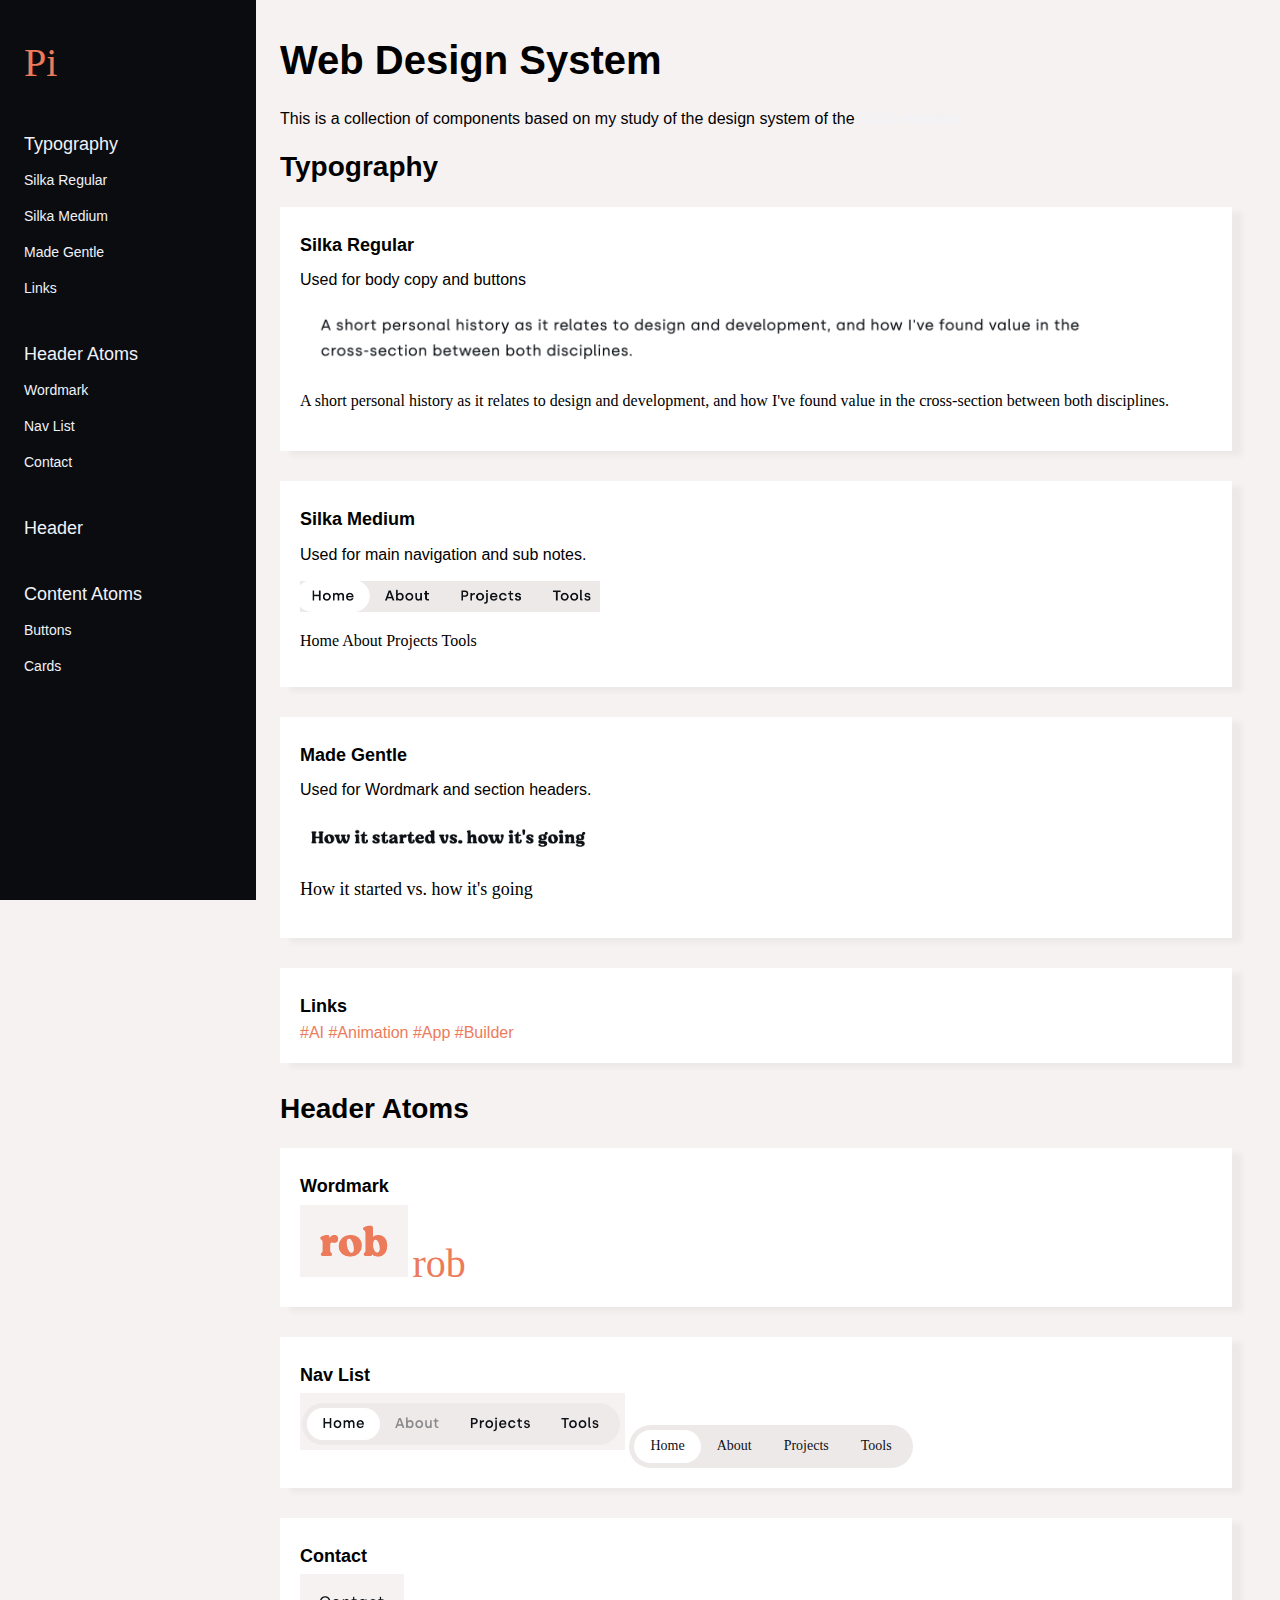
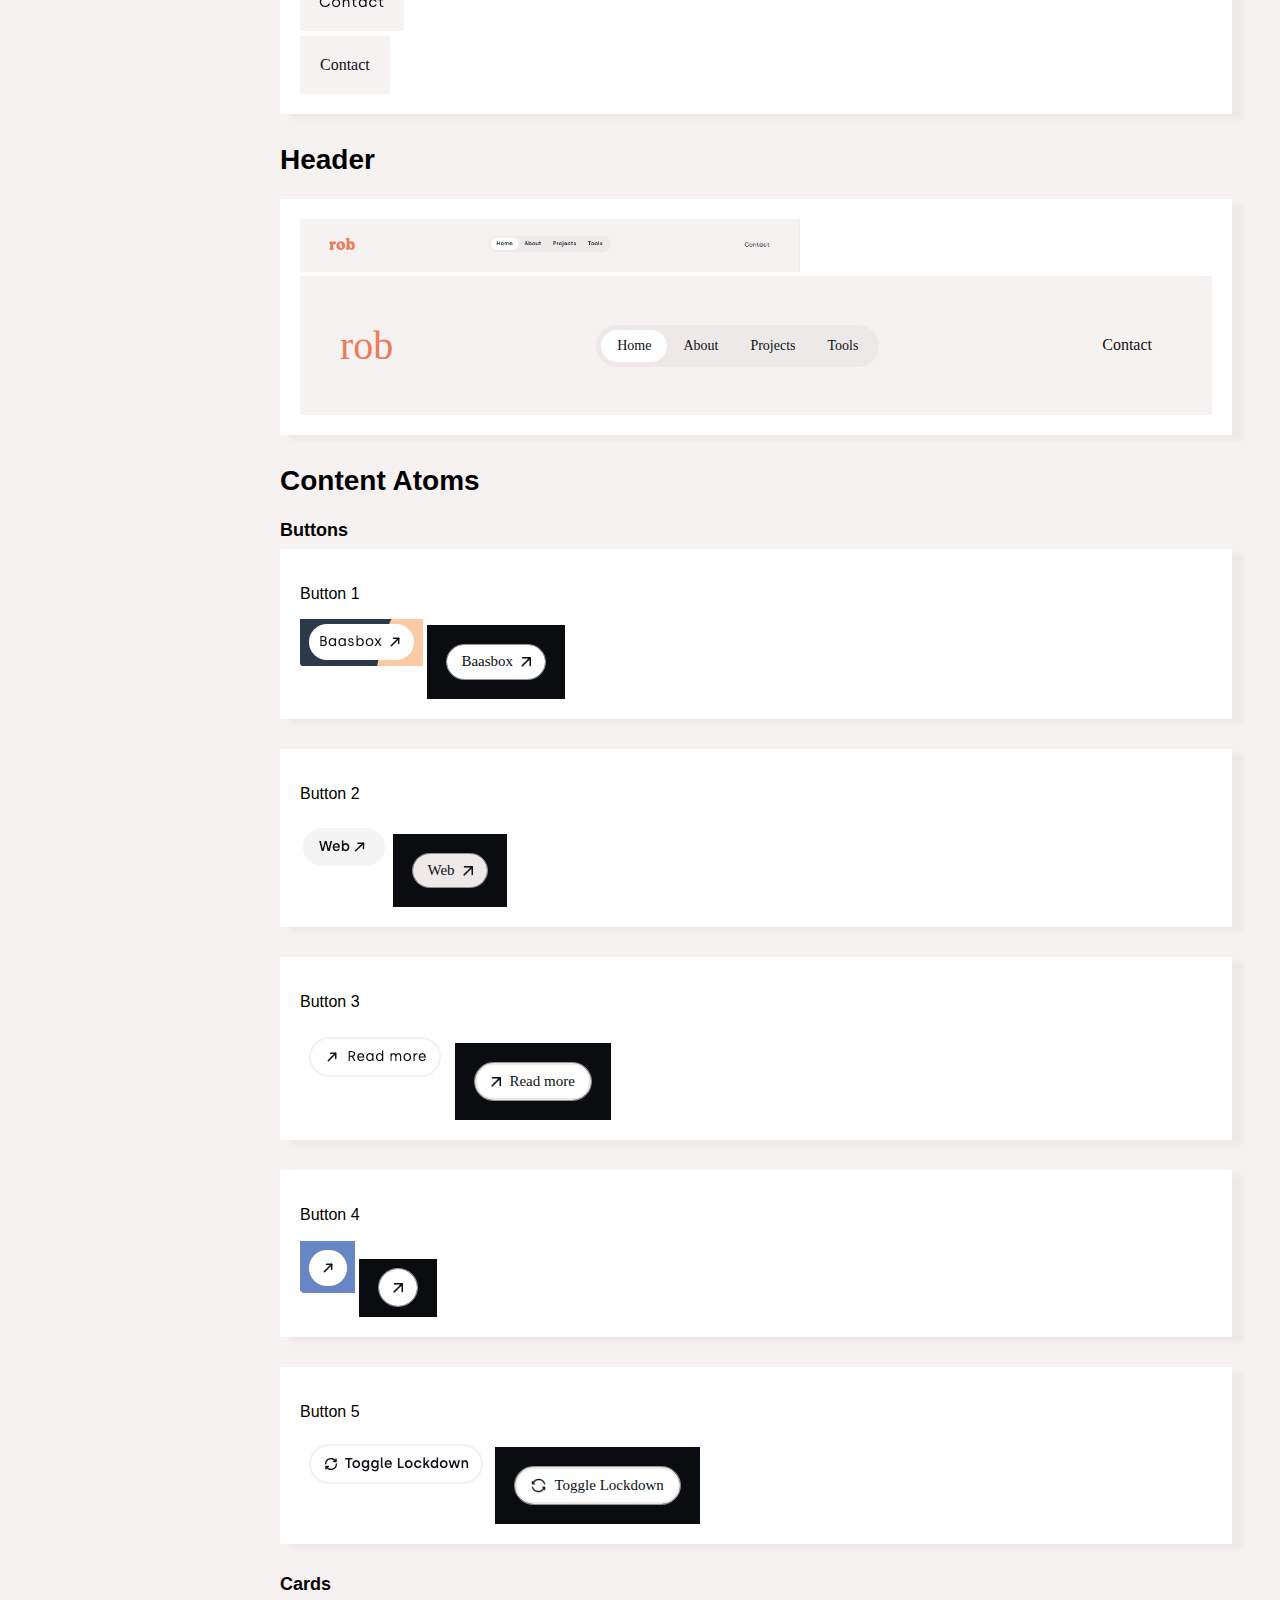
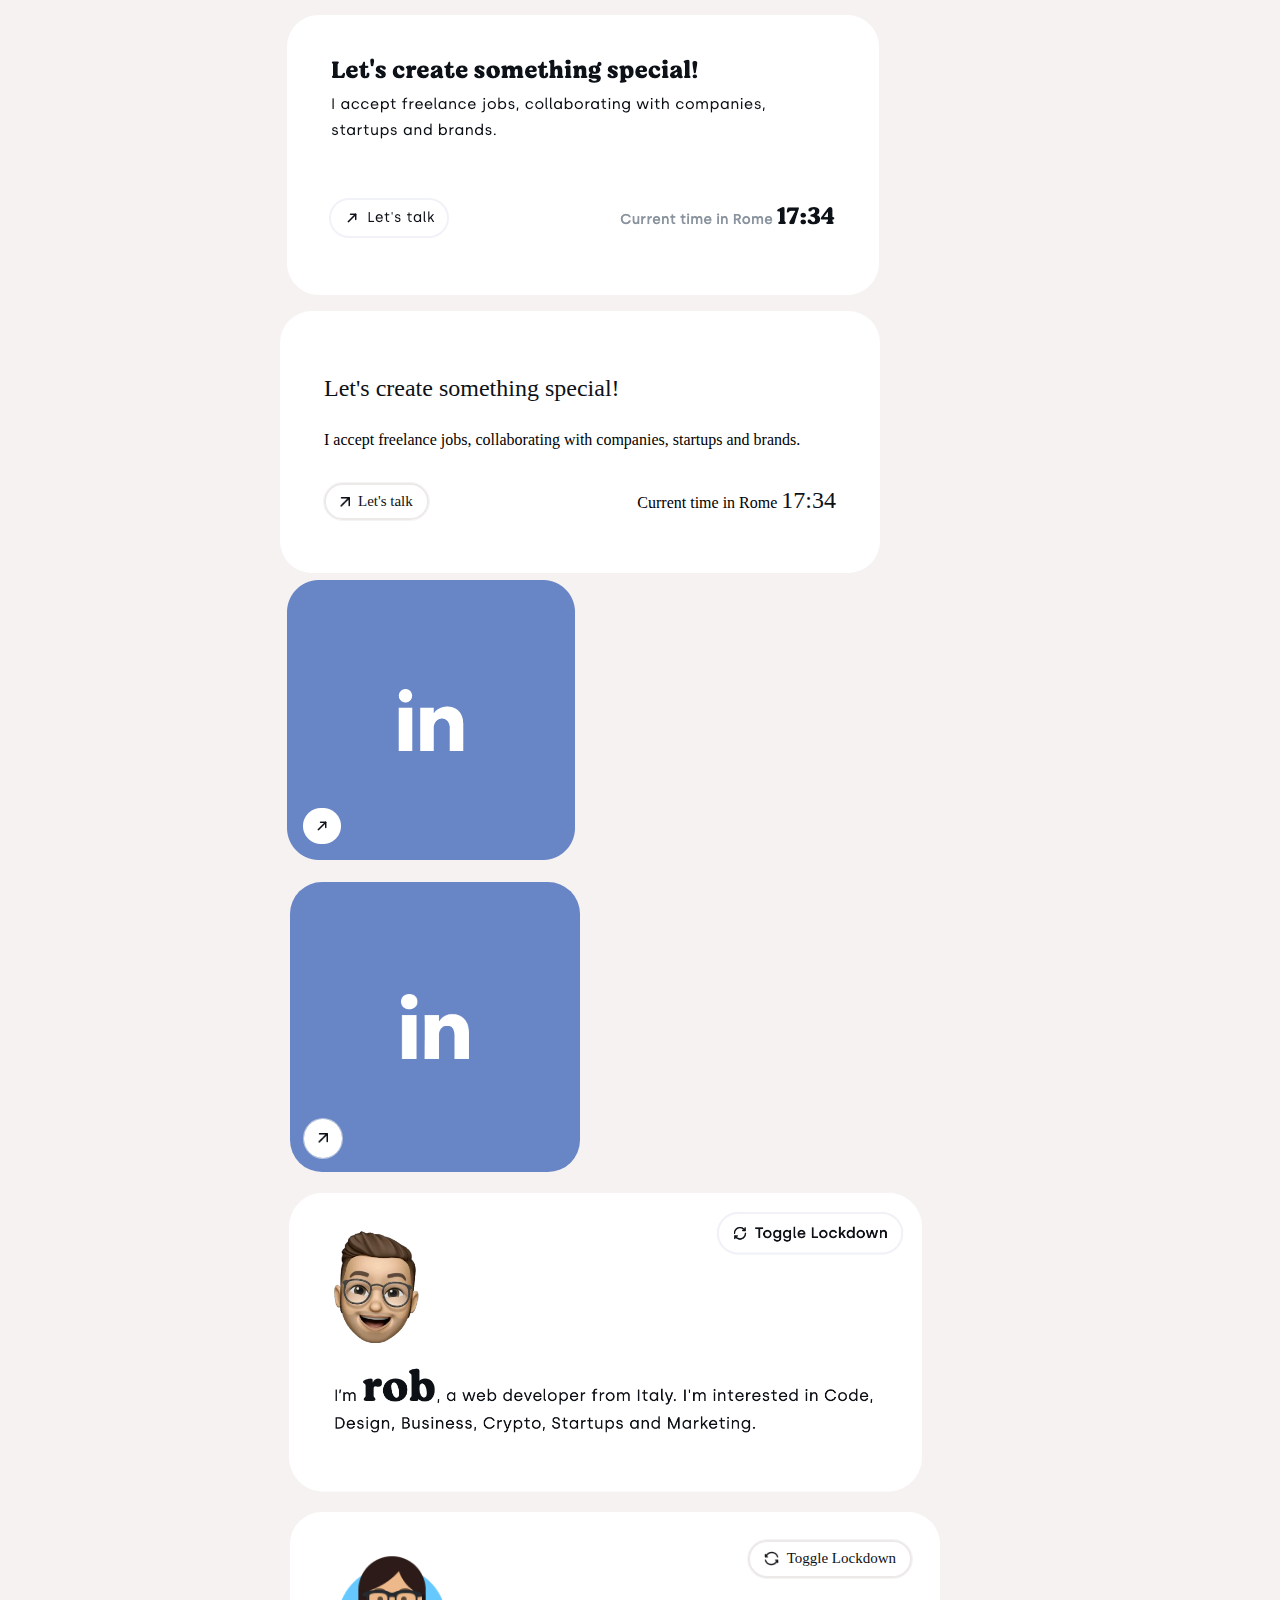
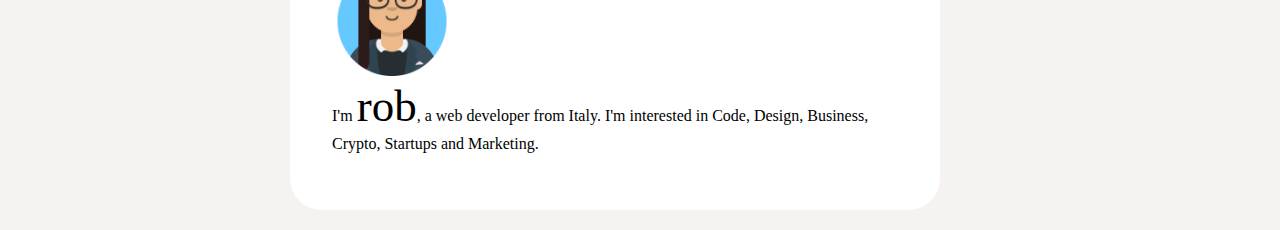
==== commit 8aea2159: "finished design system, created folders for the final website" ====
--- a/component/index.html
+++ b/component/index.html
@@ -151,7 +151,7 @@
             <h2 id="content_atoms">Content Atoms</h2>
             <h3 id="buttons">Buttons</h3>
             <div class="design-container">
-               <p>Silka regular+icon on the right</p>
+               <p>Button 1</p>
                <img src="imgs/button1.png">
                <div class="button-code">
                   <a class="button" href="#">
@@ -161,6 +161,7 @@
                </div>
             </div>
             <div class="design-container">
+               <p>Button 2</p>
                <img src="imgs/button2.png">
                <div class="button-code">
                   <a class="button2 button">
@@ -170,6 +171,7 @@
                </div>
             </div>
             <div class="design-container">
+               <p>Button 3</p>
                <img src="imgs/button3.png">
                <div class="button-code">
                   <a class="button3 button" href="#">
@@ -179,6 +181,7 @@
                </div>
             </div>
             <div class="design-container">
+               <p>Button 4</p>
                <img src="imgs/button4.png">
                <div class="button-code">
                   <a class="button4" href="#">
@@ -187,6 +190,7 @@
                </div>
             </div>
             <div class="design-container">
+               <p>Button 5</p>
                <img src="imgs/button5.png">
                <div class="button-code">
                   <a class="button5 button" href="#">
@@ -199,22 +203,33 @@
             <img src="imgs/card1.png">
             <div class="card1">
                <div class="card1-content">
-                  <p class="typography-code__header">Let's create something special!</p>
+                  <p class="typography-code__header card1-header">Let's create something special!</p>
                   <p class="typography-code__body">I accept freelance jobs, collaborating with companies, startups and brands.</p>
                </div>
                <div class="card1-cta">
-                <a class="button3 button" href="#">
-                                    <img class="button-icon" src="imgs/vector.png">
-                                    <p class="button-text">Let's talk</p>
-                                 </a>
-                                 <p class="typography-code__body">Current time in Rome <span class="typography-code__header">16:13</span> </p></div>
+                  <a class="button3 button" href="#">
+                     <img class="button-icon" src="imgs/vector.png">
+                     <p class="button-text">Let's talk</p>
+                  </a>
+                  <p class="typography-code__body">Current time in Rome <span class="typography-code__header card1-header">17:34</span>
+                  </p>
+               </div>
             </div>
             <img src="imgs/card2.png">
             <div class="card2">
-                <img class="linkedin-logo" src="imgs/linkedin-logo.png">
-                <a class="button4" href="#">
-                     <img class="button-icon" src="imgs/vector.png">
-                  </a>
+               <img class="linkedin-logo" src="imgs/linkedin-logo.png">
+               <a class="button4 linkedin-cta" href="#">
+                  <img class="button-icon" src="imgs/vector.png">
+               </a>
+            </div>
+            <img class="card3-reference" src="imgs/card3.png" alt="reference image for card design 3">
+            <div class="card3">
+               <a class="button5 button card3-cta" href="#">
+                  <img class="button5-icon" src="imgs/loading.png">
+                  <p class="button-text">Toggle Lockdown</p>
+               </a>
+               <img class="avatar" src="imgs/avataaars.png" alt="avatar image">
+               <p class="typography-code__body">I'm <span class="typography-code__header card3-header">rob</span>, a web developer from Italy. I'm interested in Code, Design, Business, Crypto, Startups and Marketing. </p>
             </div>
          </div>
       </main>
--- a/component/css/index.css
+++ b/component/css/index.css
@@ -181,6 +181,8 @@
 
 /*************************Header*************************/
 
+/*header wordmark code*/
+
 .header-wordmark{
   color: var(--orange);
   font-family: "made gentle";
@@ -189,6 +191,8 @@
 .header-wordmark:hover{
   color: var(--red);
 }
+
+/*navigation list code*/
 
 .header-navlist{
   display: inline-flex;
@@ -214,6 +218,7 @@
   background-color: white;
 }
 
+/*contact button code*/
 
 .header-contact{
   display: inline-block;
@@ -223,6 +228,8 @@
   color: var(--black);
 }
 
+/*full header code*/
+
 .header-code {
   background-color: var(--light-gray);
   padding: 40px;
@@ -233,6 +240,8 @@
 
 
 /*************************Content Atoms*************************/
+
+/*button universal code*/
 .button-code{
   display: inline-block;
   background-color: var(--dark-black);
@@ -247,6 +256,7 @@
   width: 10px;
 }
 
+/*button 1 code*/
 .button{
   font-size: 15px;
   font-family:"silka";
@@ -265,15 +275,21 @@
   outline-width: 5px;
 }
 
+
+/*button 2 code*/
+
 .button2{
   font-family:"silka medium";
-    background-color: var(--gray);
-}
+  background-color: var(--gray);
+}
+
+/*button 3 code*/
 
 .button3{
-    border: 2px solid var(--gray);
-}
-
+  border: 2px solid var(--gray);
+}
+
+/*button 4 code*/
 
 .button4{
   background-color: var(--white);
@@ -282,12 +298,13 @@
   padding: 10px;
   border-radius: 100%;
   outline: solid 1px var(--transparent-gray);
-    transition: outline 0.3s linear;
+  transition: outline 0.3s linear;
 }
 .button4:hover{
   outline-width: 5px;
 }
 
+/*button 5 code*/
 
 .button5{
   font-family:"silka medium";
@@ -300,6 +317,8 @@
 }
 
 /*************************Cards*************************/
+
+/*card 1 code*/
 
 .card1{
   background-color: var(--white);
@@ -313,23 +332,30 @@
 }
 
 .card1-cta{
+    width: 100%;
     display: flex;
     justify-content: space-between;
     align-items: center;
 }
 
-
+.card1-header{
+  color: var(--black);
+  font-size: 24px;
+}
+
+/*card 2 code*/
 
 .card2{
+  position: relative;
   margin: 10px;
   background-color: #6886c5;
   height: 290px;
-    width: 290px;
-    border-radius: 32px;
-    display: flex;
-    align-items: center;
-    justify-content: center;
-    padding: 16px;
+  width: 290px;
+  border-radius: 32px;
+  display: flex;
+  align-items: center;
+  justify-content: center;
+  padding: 16px;
 }
 
 
@@ -337,16 +363,42 @@
   width: 68px;
 }
 
-
-
-
-
-
-
-
-
-
-
-
-
-
+.linkedin-cta{
+  position: absolute;
+  bottom: 14px;
+  left: 14px;
+}
+
+/*card 3 code*/
+
+.card3 {
+  width: 650px;
+  display: flex;
+  flex-direction: column;
+  justify-content: space-between;
+  padding: 36px 42px;
+  margin: 10px;
+  border-radius: 32px;
+  background: var(--white);
+  position: relative;
+}
+
+.card3-cta{
+  position: absolute;
+  top: 28px;
+  right: 28px;
+}
+
+.card3-reference{
+  width: 650px;
+}
+
+.avatar{
+  width: 120px;
+}
+
+.card3-header{
+  font-size: 45px;
+}
+
+
